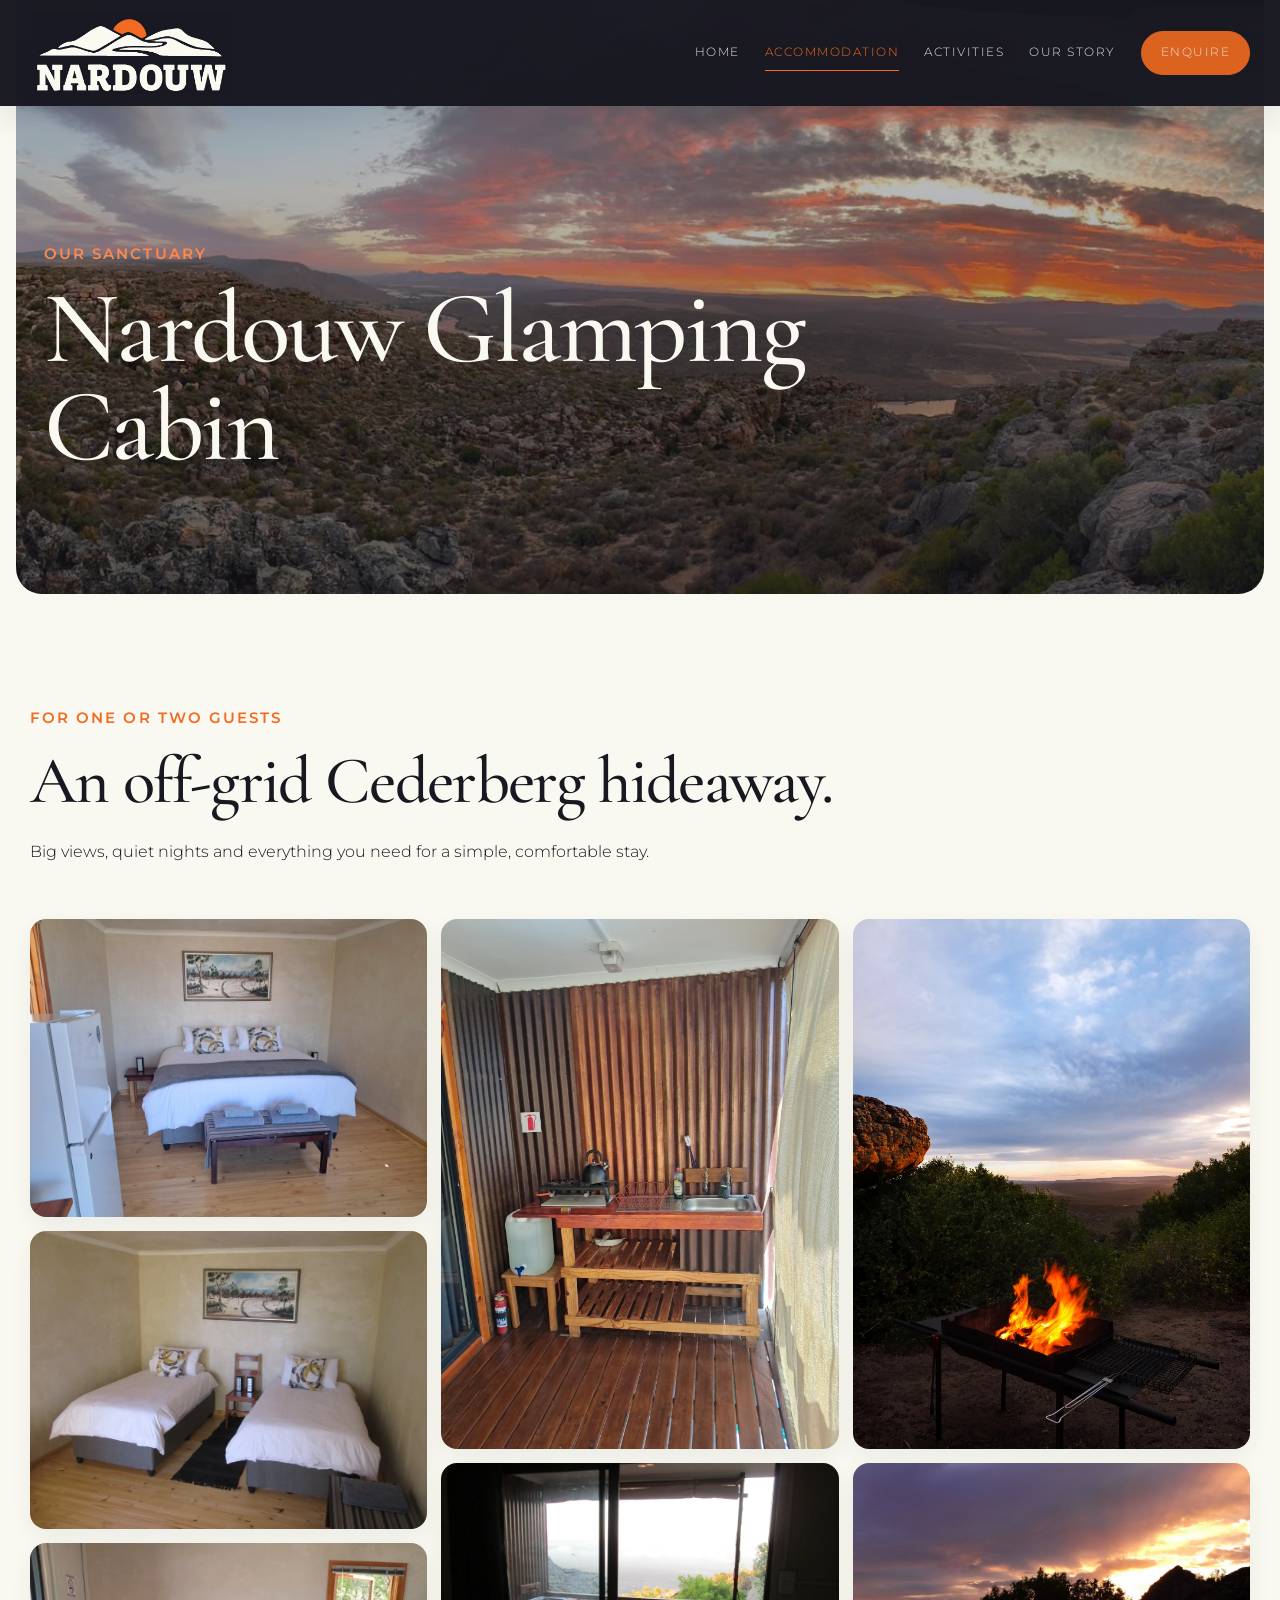
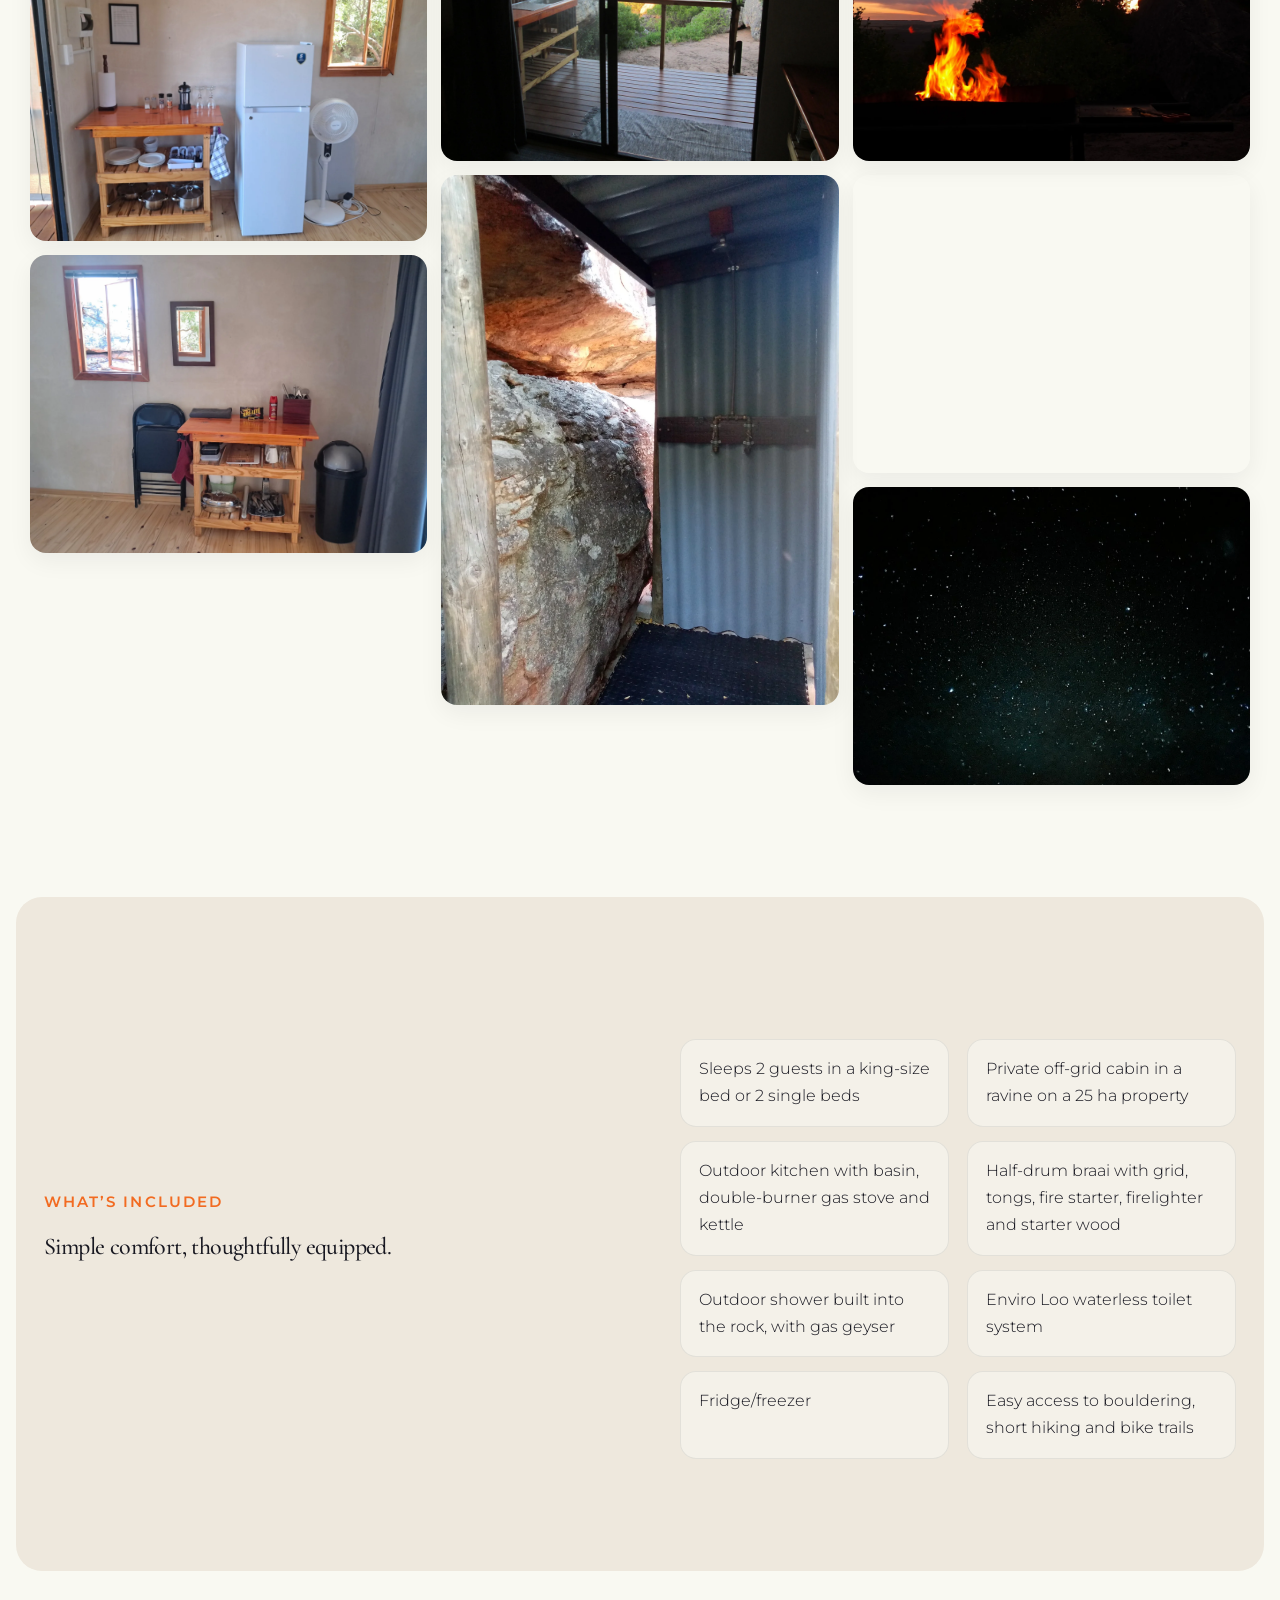
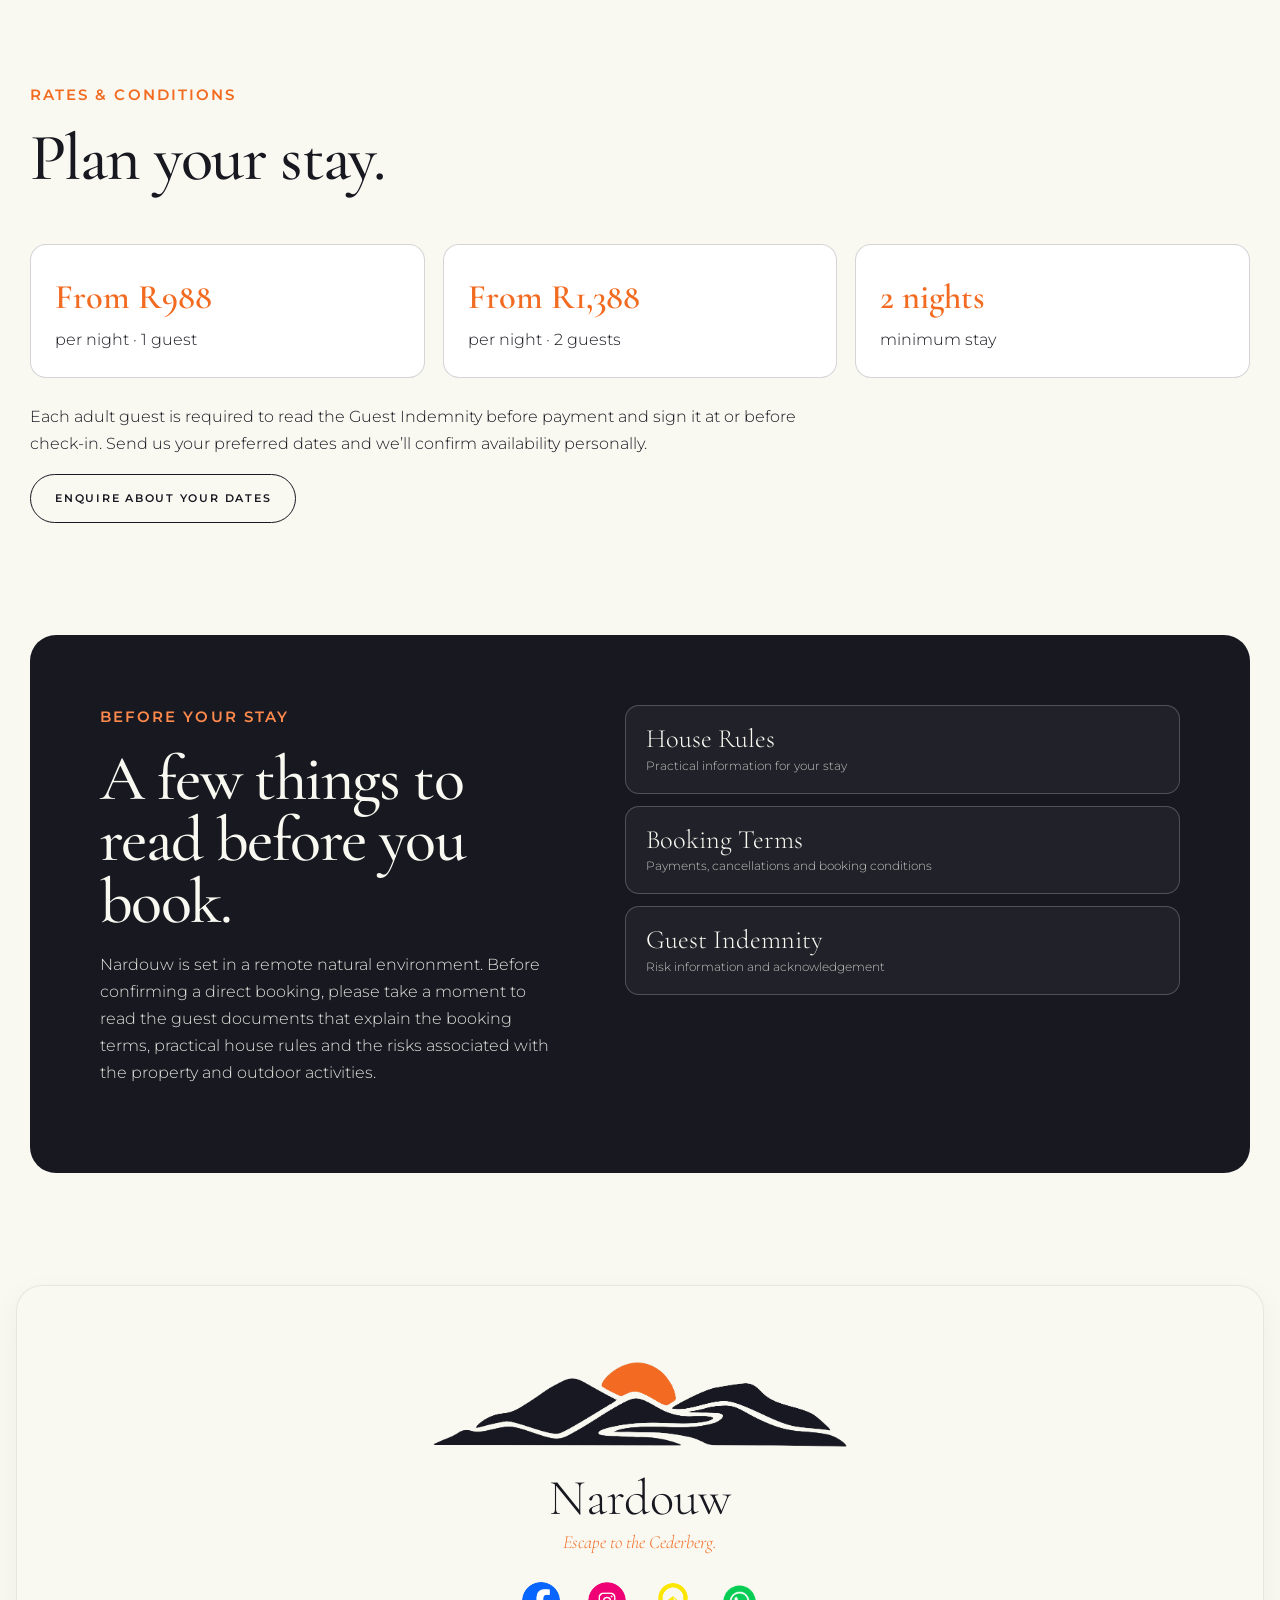
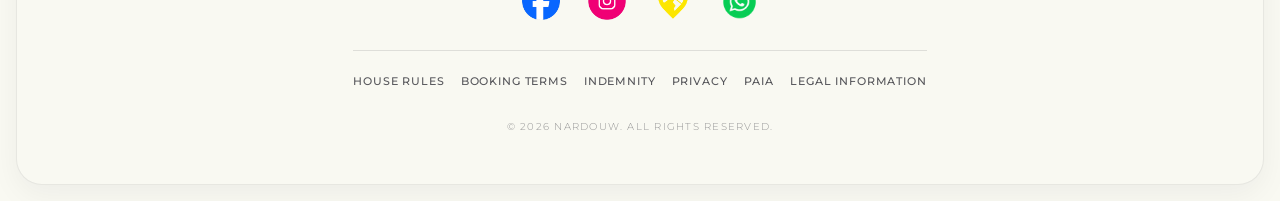
==== accommodation.html @ fa9e175e "Add files via upload" ====
<!DOCTYPE html>
<html lang="en"><head><meta charset="utf-8"/><meta content="width=device-width,initial-scale=1" name="viewport"/><title>Accommodation | Nardouw</title><meta content="Nardouw Glamping Cabin: a private off-grid Cederberg hideaway for one or two guests." name="description"/><link href="styles.css" rel="stylesheet"/><link href="legal-site.css" rel="stylesheet"/><link href="images/nardouw-mark.webp" rel="icon" type="image/webp"/><link href="https://nardouw.co.za/accommodation.html" rel="canonical"/><meta content="Nardouw" property="og:site_name"/><meta content="https://nardouw.co.za/accommodation.html" property="og:url"/><meta content="website" property="og:type"/><meta content="Accommodation | Nardouw" property="og:title"/><meta content="Nardouw Glamping Cabin: a private off-grid Cederberg hideaway for one or two guests." property="og:description"/><meta content="https://nardouw.co.za/images/accommodation-hero-sunset.webp" property="og:image"/><meta content="Nardouw glamping cabin at sunset in the Cederberg" property="og:image:alt"/><meta content="summary_large_image" name="twitter:card"/><meta content="Accommodation | Nardouw" name="twitter:title"/><meta content="Nardouw Glamping Cabin: a private off-grid Cederberg hideaway for one or two guests." name="twitter:description"/><meta content="https://nardouw.co.za/images/accommodation-hero-sunset.webp" name="twitter:image"/></head><body>
<header class="site-header"><div class="container nav"><a aria-label="Nardouw home" class="brand" href="index.html"><img alt="Nardouw" class="brand-logo-lockup" src="images/nardouw-logo-header.webp"/></a><button aria-expanded="false" aria-label="Open menu" class="menu-btn">☰</button><nav class="nav-links"><a href="index.html">Home</a><a class="active" href="accommodation.html">Accommodation</a><a href="activities.html">Activities</a><a href="our-story.html">Our Story</a><a class="nav-cta" href="enquire.html">Enquire</a></nav></div></header>
<main><section class="page-hero" style="--bg:url('images/accommodation-hero-sunset.webp')"><div class="container"><p class="eyebrow">Our sanctuary</p><h1 class="display">Nardouw Glamping Cabin</h1></div></section>
<section class="section"><div class="container"><div class="section-heading"><p class="eyebrow">For one or two guests</p><h2 class="display">An off-grid Cederberg hideaway.</h2><p>Big views, quiet nights and everything you need for a simple, comfortable stay.</p></div><div class="gallery">
<div class="gallery-column">
<button data-lightbox="images/cabin-bedroom.webp"><img alt="Nardouw cabin king-size bed setup" src="images/cabin-bedroom.webp" loading="lazy" decoding="async"/></button>
<button data-lightbox="images/accommodation-twin-beds.webp"><img alt="Nardouw cabin set up with two single beds" src="images/accommodation-twin-beds.webp" loading="lazy" decoding="async"/></button>
<button data-lightbox="images/cabin-kitchenette.webp"><img alt="Nardouw cabin fridge and indoor kitchenette" src="images/cabin-kitchenette.webp" loading="lazy" decoding="async"/></button>
<button data-lightbox="images/accommodation-prep-area.webp"><img alt="Indoor preparation area and kitchen equipment at Nardouw" src="images/accommodation-prep-area.webp" loading="lazy" decoding="async"/></button>
</div>
<div class="gallery-column">
<button data-lightbox="images/accommodation-outdoor-kitchen.webp"><img alt="Outdoor kitchen with gas stove and basin at Nardouw" src="images/accommodation-outdoor-kitchen.webp" loading="lazy" decoding="async"/></button>
<button data-lightbox="images/cabin-deck-view.webp"><img alt="Sliding door and deck view from inside the Nardouw cabin" src="images/cabin-deck-view.webp" loading="lazy" decoding="async"/></button>
<button data-lightbox="images/accommodation-outdoor-shower.webp"><img alt="Outdoor shower built beside the Cederberg rock at Nardouw" src="images/accommodation-outdoor-shower.webp" loading="lazy" decoding="async"/></button>
</div>
<div class="gallery-column">
<button data-lightbox="images/braai-sunset.webp"><img alt="Braai fire at sunset at Nardouw" src="images/braai-sunset.webp" loading="lazy" decoding="async"/></button>
<button data-lightbox="images/accommodation-braai-sunset.webp"><img alt="Braai fire beneath a dramatic Cederberg sunset" src="images/accommodation-braai-sunset.webp" loading="lazy" decoding="async"/></button>
<button data-lightbox="images/accommodation-cabin-sunset.webp"><img alt="Nardouw cabin at sunset between the boulders" src="images/accommodation-cabin-sunset.webp" loading="lazy" decoding="async"/></button>
<button data-lightbox="images/accommodation-night-sky.webp"><img alt="Star-filled night sky at Nardouw" src="images/accommodation-night-sky.webp" loading="lazy" decoding="async"/></button>
</div>
</div></div></section>
<section class="section section-sand"><div class="container intro-grid"><div><p class="eyebrow">What’s included</p><h2 class="display">Simple comfort, thoughtfully equipped.</h2></div><ul class="amenities"><li>Sleeps 2 guests in a king-size bed or 2 single beds</li><li>Private off-grid cabin in a ravine on a 25 ha property</li><li>Outdoor kitchen with basin, double-burner gas stove and kettle</li><li>Half-drum braai with grid, tongs, fire starter, firelighter and starter wood</li><li>Outdoor shower built into the rock, with gas geyser</li><li>Enviro Loo waterless toilet system</li><li>Fridge/freezer</li><li>Easy access to bouldering, short hiking and bike trails</li></ul></div></section>
<section class="section"><div class="container"><div class="section-heading"><p class="eyebrow">Rates &amp; conditions</p><h2 class="display">Plan your stay.</h2></div><div class="rates"><div class="rate"><strong>From R988</strong><span>per night · 1 guest</span></div><div class="rate"><strong>From R1,388</strong><span>per night · 2 guests</span></div><div class="rate"><strong>2 nights</strong><span>minimum stay</span></div></div><p class="conditions">Each adult guest is required to read the Guest Indemnity before payment and sign it at or before check-in. Send us your preferred dates and we’ll confirm availability personally.</p><a class="btn" href="enquire.html">Enquire about your dates</a></div></section>
<section class="section guest-info-section"><div class="container guest-info-panel">
  <div class="guest-info-copy">
    <p class="eyebrow">Before your stay</p>
    <h2 class="display">A few things to read before you book.</h2>
    <p>Nardouw is set in a remote natural environment. Before confirming a direct booking, please take a moment to read the guest documents that explain the booking terms, practical house rules and the risks associated with the property and outdoor activities.</p>
  </div>
  <div class="guest-info-links">
    <a class="guest-info-link" href="house-rules.html"><span>House Rules</span><small>Practical information for your stay</small></a>
    <a class="guest-info-link" href="booking-terms.html"><span>Booking Terms</span><small>Payments, cancellations and booking conditions</small></a>
    <a class="guest-info-link" href="documents/Nardouw_Guest_Indemnity_Form.pdf"><span>Guest Indemnity</span><small>Risk information and acknowledgement</small></a>
  </div>
</div></section>
</main>
<div aria-modal="true" class="lightbox" role="dialog"><button aria-label="Close image" class="lightbox-close">×</button><img alt="" src=""/></div>
<footer class="site-footer"><div class="container footer-inner">
  <img alt="Nardouw mountain and sun mark" class="footer-logo-mark" src="images/nardouw-footer-logo.png"/>
  <div class="footer-brand">Nardouw</div>
  <div class="footer-tag">Escape to the Cederberg.</div>
  <nav class="footer-social-icons" aria-label="Nardouw social links">
    <a class="footer-icon-link" href="https://www.facebook.com/Nardouw" target="_blank" rel="noopener noreferrer" aria-label="Nardouw on Facebook" title="Facebook"><img src="images/facebook.png" alt="Facebook"/></a>
    <a class="footer-icon-link" href="https://www.instagram.com/nardouwglamping/" target="_blank" rel="noopener noreferrer" aria-label="Nardouw on Instagram" title="Instagram"><img src="images/instagram.png" alt="Instagram"/></a>
    <a class="footer-icon-link" href="https://thetopo.com/crags/the-north-nardouw" target="_blank" rel="noopener noreferrer" aria-label="North Nardouw on The Topo" title="The Topo"><img src="images/27crags-transparent.png" alt="The Topo"/></a>
    <a class="footer-icon-link" href="https://wa.me/27836458334" target="_blank" rel="noopener noreferrer" aria-label="Chat with Nardouw on WhatsApp" title="WhatsApp"><img src="images/whatsapp.png" alt="WhatsApp"/></a>
  </nav>
  
  <nav class="footer-legal-links" aria-label="Guest and legal information">
    <a href="house-rules.html">House Rules</a>
    <a href="booking-terms.html">Booking Terms</a>
    <a href="documents/Nardouw_Guest_Indemnity_Form.pdf">Indemnity</a>
    <a href="privacy.html">Privacy</a>
    <a href="documents/Nardouw_PAIA_Manual.pdf">PAIA</a>
    <a href="legal.html">Legal Information</a>
  </nav>
  <div class="footer-meta">© 2026 Nardouw. All rights reserved.</div>
</div></footer><script src="script.js"></script></body></html>
---- styles.css ----
@import url('https://fonts.googleapis.com/css2?family=Cormorant+Garamond:ital,wght@0,400;0,500;0,600;1,400&family=Montserrat:wght@300;400;500;600&display=swap');

:root{
  --navy:#181821;
  --ivory:#f9f9f2;
  --orange:#f26b21;
  --sand:#eee8dd;
  --muted:#6e6a66;
  --line:rgba(24,24,33,.18);
  --white:#fff;
  --max:1220px;
  --radius:26px;
  --radius-sm:16px;
}

*{box-sizing:border-box}
html{scroll-behavior:smooth}
body{margin:0;background:var(--ivory);color:var(--navy);font-family:Montserrat,Arial,sans-serif;font-weight:300;line-height:1.68}
body.menu-open{overflow:hidden}
img{display:block;width:100%;height:auto}
a{color:inherit;text-decoration:none}
button,input,select,textarea{font:inherit}
.container{width:min(var(--max),calc(100% - 56px));margin:auto}
.display{font-family:'Cormorant Garamond',Georgia,serif;font-weight:500;line-height:.96;letter-spacing:-.025em}
.eyebrow{text-transform:uppercase;letter-spacing:.14em;font-size:clamp(.90rem,1.15vw,1rem);font-weight:600;margin:0 0 18px;color:var(--orange)}
.muted{color:var(--muted)}

/* Brand header */
.site-header{position:fixed;inset:0 0 auto;z-index:50;color:var(--ivory);background:rgba(24,24,33,.98);box-shadow:0 10px 32px rgba(24,24,33,.10);transition:.25s}
.site-header.scrolled,.site-header.menu-active{background:rgba(24,24,33,.995);box-shadow:0 12px 34px rgba(24,24,33,.18)}
.nav{height:106px;display:flex;align-items:center;justify-content:space-between;gap:30px}
.brand{display:flex;align-items:center;flex:0 0 auto}
.brand-logo-lockup{width:205px;height:82px;object-fit:contain;object-position:left center}
.nav-links{display:flex;align-items:center;gap:25px;font-size:.72rem;text-transform:uppercase;letter-spacing:.13em}
.nav-links a{opacity:.9;padding:8px 0;transition:.2s}
.nav-links a:hover,.nav-links a.active{opacity:1;color:var(--orange);border-bottom:1px solid var(--orange)}
.nav-links .nav-cta{border:1px solid var(--orange);background:var(--orange);color:var(--ivory);padding:11px 19px;border-radius:999px}
.nav-links .nav-cta:hover,.nav-links .nav-cta.active{border:1px solid var(--ivory);background:var(--ivory);color:var(--navy)}
.menu-btn{display:none;background:transparent;border:1px solid rgba(249,249,242,.3);border-radius:999px;color:var(--ivory);font-size:1.6rem;line-height:1;padding:8px 11px;cursor:pointer}

/* Hero */
.hero{min-height:100svh;background:linear-gradient(rgba(24,24,33,.12),rgba(24,24,33,.52)),url('images/cabin-exterior.webp') center/cover no-repeat;color:var(--ivory);display:grid;align-items:end;padding:220px 0 88px;margin:0 16px 0;border-radius:0 0 var(--radius) var(--radius);overflow:hidden}
.hero-inner{max-width:1080px}.hero h1{font-size:clamp(4rem,8.4vw,8.2rem);margin:0 0 26px;max-width:1050px}.hero-copy{max-width:680px;font-size:1.01rem;margin:0 0 34px}.hero .eyebrow,.page-hero .eyebrow,.section-dark .eyebrow,.cta-band .eyebrow{color:#ff8a4c}

.btn{display:inline-flex;align-items:center;justify-content:center;min-height:49px;padding:0 24px;border:1px solid var(--navy);border-radius:999px;text-transform:uppercase;letter-spacing:.16em;font-size:.69rem;font-weight:600;background:transparent;cursor:pointer;transition:.22s}
.btn:hover{background:var(--orange);color:var(--ivory);border-color:var(--orange)}
.btn-light{border-color:var(--ivory);color:var(--ivory)}
.btn-light:hover{background:var(--orange);color:var(--ivory);border-color:var(--orange)}
.btn-solid{background:var(--orange);color:var(--ivory);border-color:var(--orange)}
.btn-solid:hover{background:var(--navy);color:var(--ivory);border-color:var(--navy)}

.section{padding:112px 0}
.section-sand{background:var(--sand);margin:0 16px;border-radius:var(--radius)}
.section-dark{background:var(--navy);color:var(--ivory);margin:0 16px;border-radius:var(--radius)}
.intro-grid,.story-grid,.contact-grid{display:grid;grid-template-columns:1fr 1fr;gap:80px;align-items:center}
.intro-copy h2,.section-heading h2,.story-grid h2,.contact-grid h2{font-size:clamp(3rem,5.2vw,5.4rem);margin:0 0 26px}
.intro-copy p{max-width:600px}
.portrait{aspect-ratio:4/5;object-fit:cover;border-radius:var(--radius)}
.wide-photo{aspect-ratio:16/9;object-fit:cover;border-radius:var(--radius)}
.section-heading{max-width:830px;margin-bottom:54px}.section-heading.center{text-align:center;margin-left:auto;margin-right:auto}.section-heading p:last-child{max-width:680px}

.home-mosaic{display:grid;grid-template-columns:1.1fr .9fr .9fr;grid-template-rows:315px 315px;gap:16px}.home-mosaic img{height:100%;object-fit:cover;border-radius:var(--radius-sm)}.home-mosaic img:first-child{grid-row:1/3}.home-mosaic img:nth-child(4){grid-column:2/4}
.experience-grid{display:grid;grid-template-columns:repeat(4,1fr);gap:16px}.experience-card{position:relative;min-height:430px;overflow:hidden;background:#ccc;border-radius:var(--radius);box-shadow:0 10px 30px rgba(24,24,33,.08)}.experience-card img{height:100%;object-fit:cover;transition:transform .5s}.experience-card:hover img{transform:scale(1.025)}.card-overlay{position:absolute;inset:auto 0 0;padding:95px 24px 24px;background:linear-gradient(transparent,rgba(24,24,33,.86));color:var(--ivory)}.card-overlay h3{font-family:'Cormorant Garamond',Georgia,serif;font-size:2.15rem;font-weight:500;margin:0 0 6px}.card-overlay p{font-size:.82rem;margin:0;opacity:.92}
.cta-band{padding:90px 0;background:var(--navy);color:var(--ivory);text-align:center;margin:0 16px 16px;border-radius:var(--radius)}.cta-band h2{font-size:clamp(3rem,6vw,5.5rem);margin:0 0 20px}.cta-band p{max-width:650px;margin:0 auto 30px}.ticker{overflow:hidden;white-space:nowrap;border-top:1px solid rgba(249,249,242,.2);border-bottom:1px solid rgba(249,249,242,.2);padding:14px 0;margin-top:58px;text-transform:uppercase;letter-spacing:.18em;font-size:.7rem}

.page-hero{min-height:66svh;display:grid;align-items:end;color:var(--ivory);padding:195px 0 72px;background:linear-gradient(rgba(24,24,33,.18),rgba(24,24,33,.58)),var(--bg) center/cover no-repeat;margin:0 16px;border-radius:0 0 var(--radius) var(--radius);overflow:hidden}.page-hero h1{font-size:clamp(4rem,8vw,7.5rem);margin:0;max-width:1000px}.page-hero .eyebrow{margin-bottom:12px}
.gallery{display:grid;grid-template-columns:repeat(3,minmax(0,1fr));gap:14px;align-items:start}
.gallery-column{display:flex;flex-direction:column;gap:14px;min-width:0}.gallery button{border:0;padding:0;background:none;cursor:zoom-in;overflow:hidden;border-radius:var(--radius-sm);box-shadow:0 8px 24px rgba(24,24,33,.06);display:block;width:100%;margin:0}
.gallery img{display:block;width:100%;height:auto;aspect-ratio:auto;object-fit:contain;transition:transform .45s}
.gallery button:hover img{transform:scale(1.015)}
.amenities{display:grid;grid-template-columns:repeat(2,1fr);gap:14px 18px;margin:30px 0 0;padding:0;list-style:none}.amenities li{padding:16px 18px;border:1px solid rgba(24,24,33,.08);background:rgba(249,249,242,.58);border-radius:var(--radius-sm)}
.rates{display:grid;grid-template-columns:repeat(3,1fr);gap:18px;margin-top:36px}.rate{border:1px solid var(--line);border-radius:var(--radius-sm);padding:24px;background:#fff}.rate strong{display:block;font-family:'Cormorant Garamond',Georgia,serif;font-size:2.15rem;font-weight:600;color:var(--orange)}.conditions{margin-top:26px;max-width:780px}.lightbox{position:fixed;inset:0;z-index:100;background:rgba(24,24,33,.96);display:none;align-items:center;justify-content:center;padding:30px}.lightbox.open{display:flex}.lightbox img{max-width:min(1200px,92vw);max-height:88vh;object-fit:contain;border-radius:var(--radius-sm)}.lightbox-close{position:absolute;top:22px;right:24px;border:1px solid rgba(249,249,242,.5);border-radius:999px;background:transparent;color:var(--ivory);width:44px;height:44px;font-size:1.4rem;cursor:pointer}
.activity{display:grid;grid-template-columns:1fr 1fr;min-height:560px;margin:0 16px 24px;border-radius:var(--radius);overflow:hidden;background:#fff;box-shadow:0 8px 28px rgba(24,24,33,.06)}.activity:nth-child(even){direction:rtl}.activity>*{direction:ltr}.activity img{height:100%;object-fit:cover}.activity-copy{padding:74px;display:flex;flex-direction:column;justify-content:center}.activity-copy h2{font-size:clamp(3rem,4.8vw,5rem);margin:0 0 16px}.activity-copy p:last-child{max-width:560px}.story-images{display:grid;grid-template-columns:1.25fr .75fr;gap:14px}.story-images img{height:440px;object-fit:cover;border-radius:var(--radius)}.story-images img:last-child{object-position:center}.quote{font-family:'Cormorant Garamond',Georgia,serif;font-size:2.25rem;line-height:1.25;border-left:3px solid var(--orange);padding-left:28px}

.form{display:grid;grid-template-columns:1fr 1fr;gap:18px}.field{display:flex;flex-direction:column;gap:7px}.field.full{grid-column:1/-1}.field label{font-size:.69rem;text-transform:uppercase;letter-spacing:.14em;font-weight:600}.field input,.field select,.field textarea{width:100%;border:1px solid rgba(24,24,33,.18);background:#fff;padding:13px 14px;outline:none;border-radius:14px;color:var(--navy);transition:.2s}.field input:focus,.field select:focus,.field textarea:focus{border-color:var(--orange);box-shadow:0 0 0 3px rgba(242,107,33,.10)}.field textarea{min-height:130px;resize:vertical}.form button{justify-self:start;margin-top:9px}.form-note{font-size:.78rem;color:var(--muted);margin-top:6px}.contact-list{display:grid;gap:14px;margin-top:32px}.contact-item{background:#fff;border:1px solid rgba(24,24,33,.10);border-radius:var(--radius-sm);padding:18px}.contact-item small{display:block;text-transform:uppercase;letter-spacing:.12em;font-size:.73rem;margin-bottom:4px;color:var(--orange);font-weight:600}.contact-item a,.contact-item span{font-family:'Cormorant Garamond',Georgia,serif;font-size:1.9rem;line-height:1.25}.contact-item a:hover{text-decoration:underline;text-underline-offset:4px}.direct-contact{display:flex;flex-wrap:wrap;gap:12px;margin-top:30px}.form-status{display:none;margin-top:15px;padding:12px 14px;border:1px solid var(--line);border-radius:12px;font-size:.84rem}

.site-footer{background:var(--navy);color:var(--ivory);padding:62px 0 72px;text-align:center;margin:0 16px 16px;border-radius:var(--radius)}.footer-logo{width:min(360px,80vw);margin:0 auto 8px;border-radius:10px}.footer-brand{font-family:'Cormorant Garamond',Georgia,serif;font-size:3.4rem;line-height:1;margin-top:10px}.footer-tag{font-family:'Cormorant Garamond',Georgia,serif;font-size:1.32rem;font-style:italic;opacity:.94;margin-top:8px;color:#ff8a4c}.footer-meta{font-size:.67rem;letter-spacing:.12em;text-transform:uppercase;opacity:.55;margin-top:30px}

@media(max-width:1050px){.brand-logo-lockup{width:176px;height:74px}.nav-links{gap:18px;font-size:.67rem}.experience-grid{grid-template-columns:1fr 1fr}.gallery{grid-template-columns:repeat(3,minmax(0,1fr))}}
@media(max-width:900px){.nav{height:92px}.menu-btn{display:block}.nav-links{display:none;position:absolute;top:92px;left:0;right:0;min-height:calc(100vh - 92px);background:var(--navy);padding:34px 28px;flex-direction:column;align-items:flex-start;gap:18px;font-size:.85rem}.nav-links.open{display:flex}.nav-links .nav-cta{margin-top:8px}.brand-logo-lockup{width:170px;height:70px}.hero{min-height:88svh;padding:175px 0 68px}.intro-grid,.story-grid,.contact-grid,.activity{grid-template-columns:1fr;gap:40px}.activity:nth-child(even){direction:ltr}.activity-copy{padding:54px 30px}.home-mosaic{grid-template-columns:1fr 1fr;grid-template-rows:380px 300px 300px}.home-mosaic img:first-child{grid-column:1/3;grid-row:auto}.home-mosaic img:nth-child(4){grid-column:auto}.gallery{grid-template-columns:repeat(2,minmax(0,1fr))}.rates{grid-template-columns:1fr}.amenities{grid-template-columns:1fr}.section{padding:82px 0}.story-images img{height:360px}.page-hero{padding-top:170px}}
@media(max-width:600px){.container{width:min(var(--max),calc(100% - 30px))}.nav{height:84px}.brand-logo-lockup{width:145px;height:62px}.nav-links{top:84px;min-height:calc(100vh - 84px)}.hero{margin:0 8px;border-radius:0 0 20px 20px;padding:150px 0 52px}.hero h1{font-size:clamp(3.4rem,17vw,5.5rem)}.section{padding:66px 0}.section-sand,.section-dark,.cta-band,.site-footer,.activity{margin-left:8px;margin-right:8px;border-radius:20px}.page-hero{min-height:56svh;margin:0 8px;border-radius:0 0 20px 20px;padding:145px 0 50px}.page-hero h1{font-size:clamp(3.5rem,15vw,5.3rem)}.home-mosaic{grid-template-columns:1fr;grid-template-rows:auto}.home-mosaic img,.home-mosaic img:first-child{grid-column:auto;height:330px}.experience-grid{grid-template-columns:1fr}.experience-card{min-height:420px;border-radius:20px}.gallery{grid-template-columns:1fr}.form{grid-template-columns:1fr}.field.full{grid-column:auto}.story-images{grid-template-columns:1fr}.story-images img{height:360px}.activity-copy{padding:46px 22px}.contact-item a,.contact-item span{font-size:1.6rem}.footer-brand{font-size:3rem}}

.honeypot{position:absolute!important;overflow:hidden!important;clip:rect(0 0 0 0)!important;height:1px!important;width:1px!important;margin:-1px!important;padding:0!important;border:0!important;}


/* Wix-style Nardouw footer — supplied logo and supplied social icons */
.site-footer{
  background:var(--ivory);
  color:var(--navy);
  padding:68px 0 48px;
  text-align:center;
  margin:0 16px 16px;
  border-radius:var(--radius);
  border:1px solid rgba(24,24,33,.08);
  box-shadow:0 10px 30px rgba(24,24,33,.05);
}
.footer-inner{display:flex;flex-direction:column;align-items:center;text-align:center}
.footer-logo-mark{
  width:min(430px,72vw);
  max-height:120px;
  object-fit:contain;
  margin:0 auto 18px;
}
.footer-brand{
  font-family:'Cormorant Garamond',Georgia,serif;
  font-size:3.15rem;
  line-height:1;
  color:var(--navy);
  margin:0;
}
.footer-tag{
  font-family:'Cormorant Garamond',Georgia,serif;
  font-size:1.16rem;
  line-height:1.25;
  font-style:italic;
  color:var(--orange);
  margin-top:8px;
}
.footer-social-icons{
  display:flex;
  align-items:center;
  justify-content:center;
  gap:20px;
  margin-top:24px;
}
.footer-icon-link{
  display:grid;
  place-items:center;
  width:46px;
  height:46px;
  border-radius:50%;
  transition:transform .2s ease, opacity .2s ease;
}
.footer-icon-link:hover{transform:translateY(-3px) scale(1.04);opacity:.88}
.footer-icon-link img{
  width:42px;
  height:42px;
  object-fit:contain;
}
.footer-icon-link:last-child img{width:45px;height:45px}
.footer-meta{
  font-size:.65rem;
  letter-spacing:.12em;
  text-transform:uppercase;
  color:var(--navy);
  opacity:.44;
  margin-top:27px;
}
@media(max-width:600px){
  .site-footer{margin-left:8px;margin-right:8px;border-radius:20px;padding:54px 0 40px}
  .footer-logo-mark{width:min(360px,82vw);max-height:100px;margin-bottom:16px}
  .footer-brand{font-size:2.8rem}
  .footer-social-icons{gap:17px;margin-top:22px}
  .footer-icon-link{width:43px;height:43px}
  .footer-icon-link img{width:39px;height:39px}
  .footer-icon-link:last-child img{width:42px;height:42px}
}

/* Home mosaic focal-point correction: keep the cabin visible in the tall left tile. */
@media (min-width: 901px){
  .home-mosaic img:first-child{
    object-position: 74% center;
  }
}

/* Orange accent text scale refinement */
@media(max-width:600px){
  .eyebrow{font-size:.86rem;letter-spacing:.13em}
  .contact-item small{font-size:.70rem}
  .rate strong{font-size:2rem}
  .footer-tag{font-size:1.10rem}
}

/* Accommodation gallery: preserve every photo's original proportions. */
.gallery img{width:100%;height:auto!important;aspect-ratio:auto!important;object-fit:contain!important}
@media(max-width:900px){.gallery{grid-template-columns:repeat(2,minmax(0,1fr))}}
@media(max-width:600px){.gallery{grid-template-columns:1fr}}

/* Accommodation gallery position refinement */
@media(max-width:900px){
  .gallery{grid-template-columns:1fr 1fr}
}
@media(max-width:600px){
  .gallery{grid-template-columns:1fr}
}
---- legal-site.css ----
/* Nardouw legal and guest-information integration.
   Supplemental only: deliberately leaves the existing site stylesheet untouched. */

.footer-legal-links{
  display:flex;flex-wrap:wrap;justify-content:center;gap:8px 16px;
  margin-top:26px;max-width:920px;padding-top:22px;
  border-top:1px solid rgba(24,24,33,.12);
}
.footer-legal-links a{
  font-size:.67rem;letter-spacing:.08em;text-transform:uppercase;font-weight:500;
  opacity:.72;transition:color .2s,opacity .2s;
}
.footer-legal-links a:hover{color:var(--orange);opacity:1}

.legal-hero{
  margin:0 16px;border-radius:0 0 var(--radius) var(--radius);
  background:var(--navy);color:var(--ivory);padding:190px 0 78px;
}
.legal-hero .eyebrow{color:#ff8a4c;margin-bottom:12px}
.legal-hero h1{font-size:clamp(3.7rem,7vw,6.9rem);margin:0 0 18px;max-width:1000px}
.legal-hero p:not(.eyebrow){max-width:730px;margin:0 0 28px;font-size:1rem;opacity:.9}
.legal-download{margin-top:4px}
.legal-page{padding-top:86px}
.legal-layout{max-width:980px}
.legal-content{font-size:1.02rem;line-height:1.82}
.legal-content>p:first-of-type{font-size:1.08rem}
.legal-version{display:inline-flex;gap:9px;align-items:center;margin:0 0 34px;padding:8px 12px;border:1px solid rgba(24,24,33,.12);border-radius:999px;font-size:.68rem;letter-spacing:.08em;text-transform:uppercase;color:var(--muted);background:#fff}
.legal-section{padding:34px 0;border-top:1px solid rgba(24,24,33,.12)}
.legal-section:first-of-type{margin-top:32px}
.legal-section h2{font-family:'Cormorant Garamond',Georgia,serif;font-size:clamp(2rem,3.7vw,3rem);font-weight:500;line-height:1.08;margin:0 0 18px;letter-spacing:-.015em}
.legal-section p{margin:0 0 14px;max-width:900px}
.legal-section ul{margin:8px 0 18px;padding-left:1.25rem}
.legal-section li{margin:.42rem 0;padding-left:.25rem}
.legal-section a{text-decoration:underline;text-decoration-color:rgba(242,107,33,.55);text-underline-offset:4px}
.legal-section a:hover{color:var(--orange)}
.legal-notice{margin:24px 0 26px;padding:22px 24px;border:1px solid rgba(242,107,33,.35);border-left:4px solid var(--orange);border-radius:14px;background:rgba(242,107,33,.055)}
.legal-notice strong{display:block;text-transform:uppercase;letter-spacing:.1em;font-size:.75rem;color:var(--orange);margin-bottom:7px}
.legal-notice p{margin:0}
.legal-document-grid{display:grid;grid-template-columns:repeat(2,minmax(0,1fr));gap:12px;margin-top:24px}
.legal-document-grid a{display:flex;align-items:center;justify-content:space-between;gap:18px;text-decoration:none;border:1px solid rgba(24,24,33,.12);border-radius:14px;padding:16px 18px;background:#fff;transition:.2s}
.legal-document-grid a:hover{border-color:var(--orange);transform:translateY(-1px)}
.legal-document-grid strong{font-size:.92rem}
.legal-document-grid span{font-size:.67rem;text-transform:uppercase;letter-spacing:.1em;color:var(--orange);white-space:nowrap}

.guest-info-section{padding-top:0}
.guest-info-panel{background:var(--navy);color:var(--ivory);border-radius:var(--radius);padding:70px;display:grid;grid-template-columns:minmax(0,.9fr) minmax(0,1.1fr);gap:70px;align-items:start}
.guest-info-panel .eyebrow{color:#ff8a4c}
.guest-info-panel h2{font-size:clamp(3rem,5vw,5rem);margin:0 0 20px}
.guest-info-copy>p:last-child{max-width:590px;opacity:.9}
.guest-info-links{display:grid;gap:12px}
.guest-info-link{display:flex;flex-direction:column;gap:3px;padding:18px 20px;border:1px solid rgba(249,249,242,.22);border-radius:14px;background:rgba(249,249,242,.04);transition:.2s}
.guest-info-link:hover{border-color:var(--orange);background:rgba(242,107,33,.08);transform:translateY(-1px)}
.guest-info-link span{font-family:'Cormorant Garamond',Georgia,serif;font-size:1.65rem;line-height:1.15}
.guest-info-link small{font-size:.72rem;opacity:.75;line-height:1.5}

@media(max-width:900px){
  .legal-hero{padding:165px 0 64px}
  .guest-info-panel{grid-template-columns:1fr;gap:36px;padding:48px 38px}
}
@media(max-width:600px){
  .footer-legal-links{gap:10px 14px;margin-top:22px;padding-top:20px}
  .footer-legal-links a{font-size:.62rem}
  .legal-hero{margin:0 8px;border-radius:0 0 20px 20px;padding:145px 0 50px}
  .legal-hero h1{font-size:clamp(3.1rem,14vw,4.8rem)}
  .legal-page{padding-top:58px}
  .legal-content{font-size:1rem;line-height:1.75}
  .legal-section{padding:28px 0}
  .legal-document-grid{grid-template-columns:1fr}
  .guest-info-panel{border-radius:20px;padding:38px 22px}
}
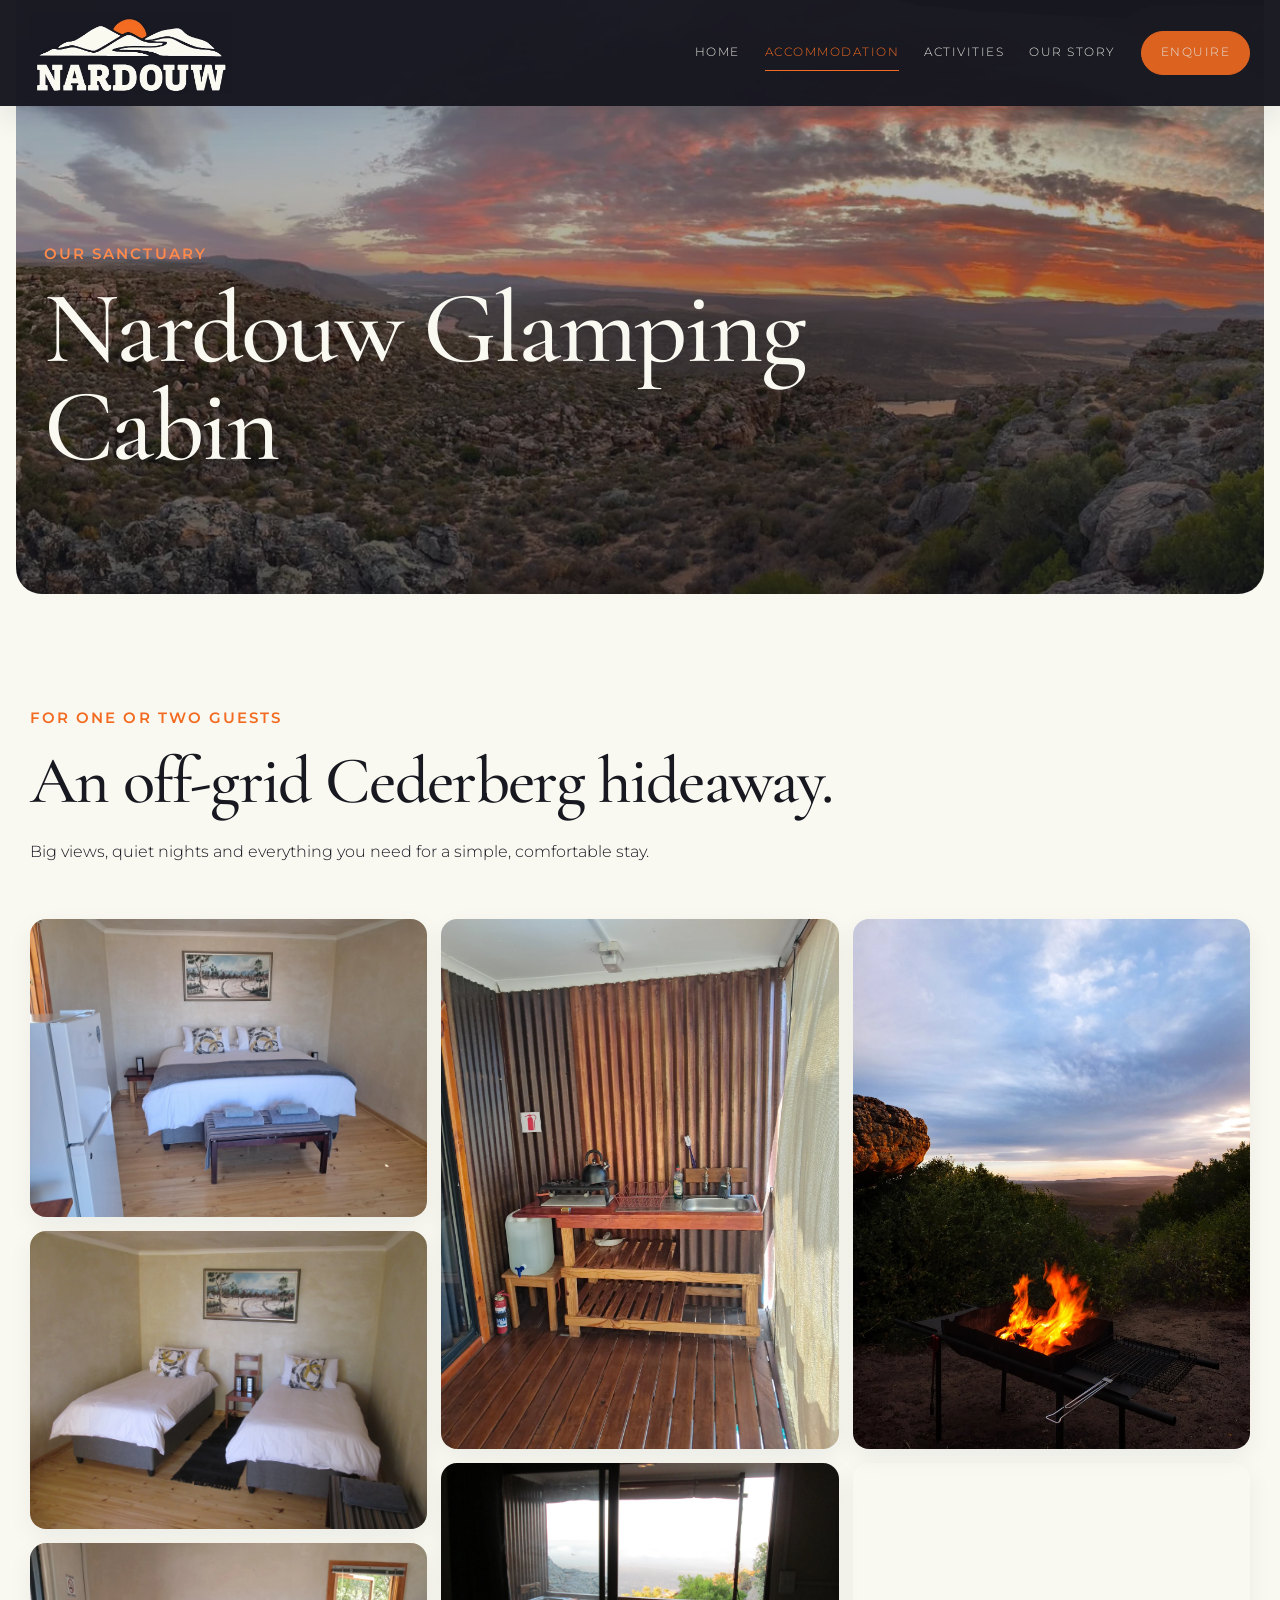
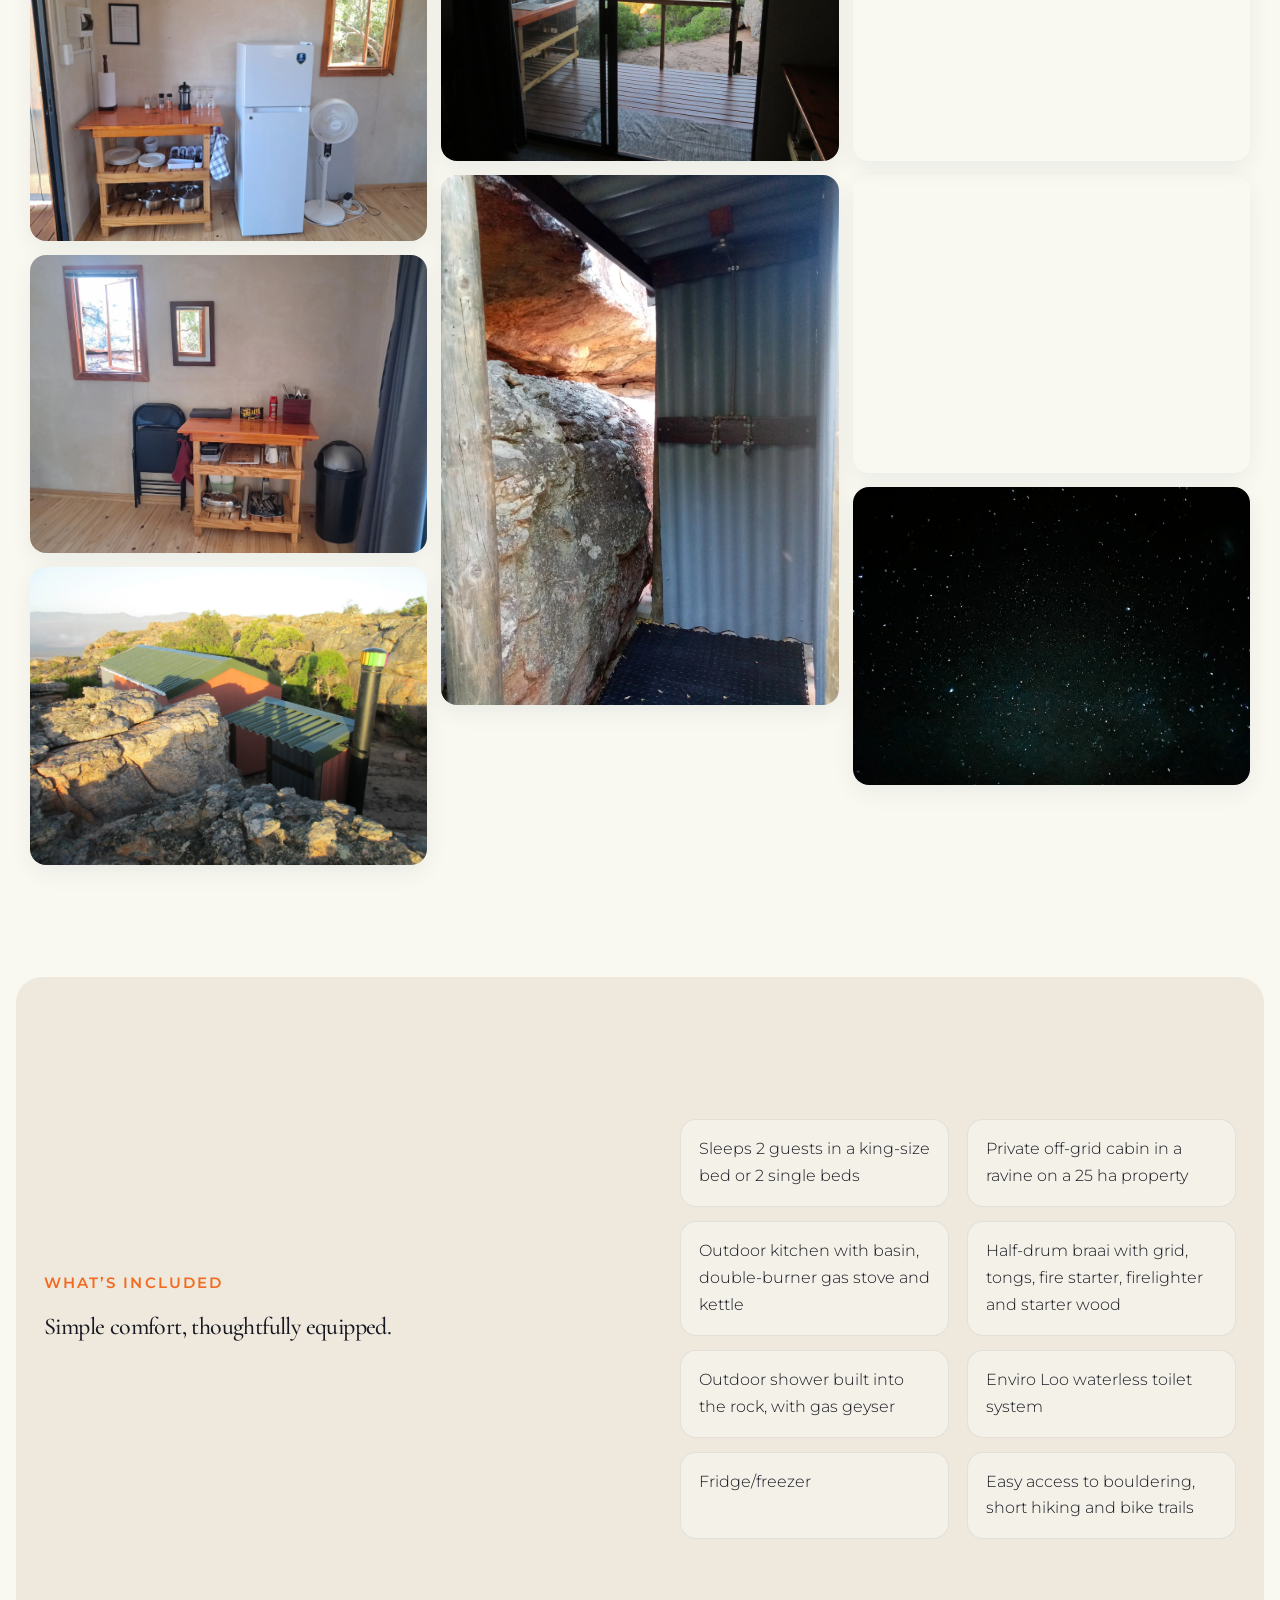
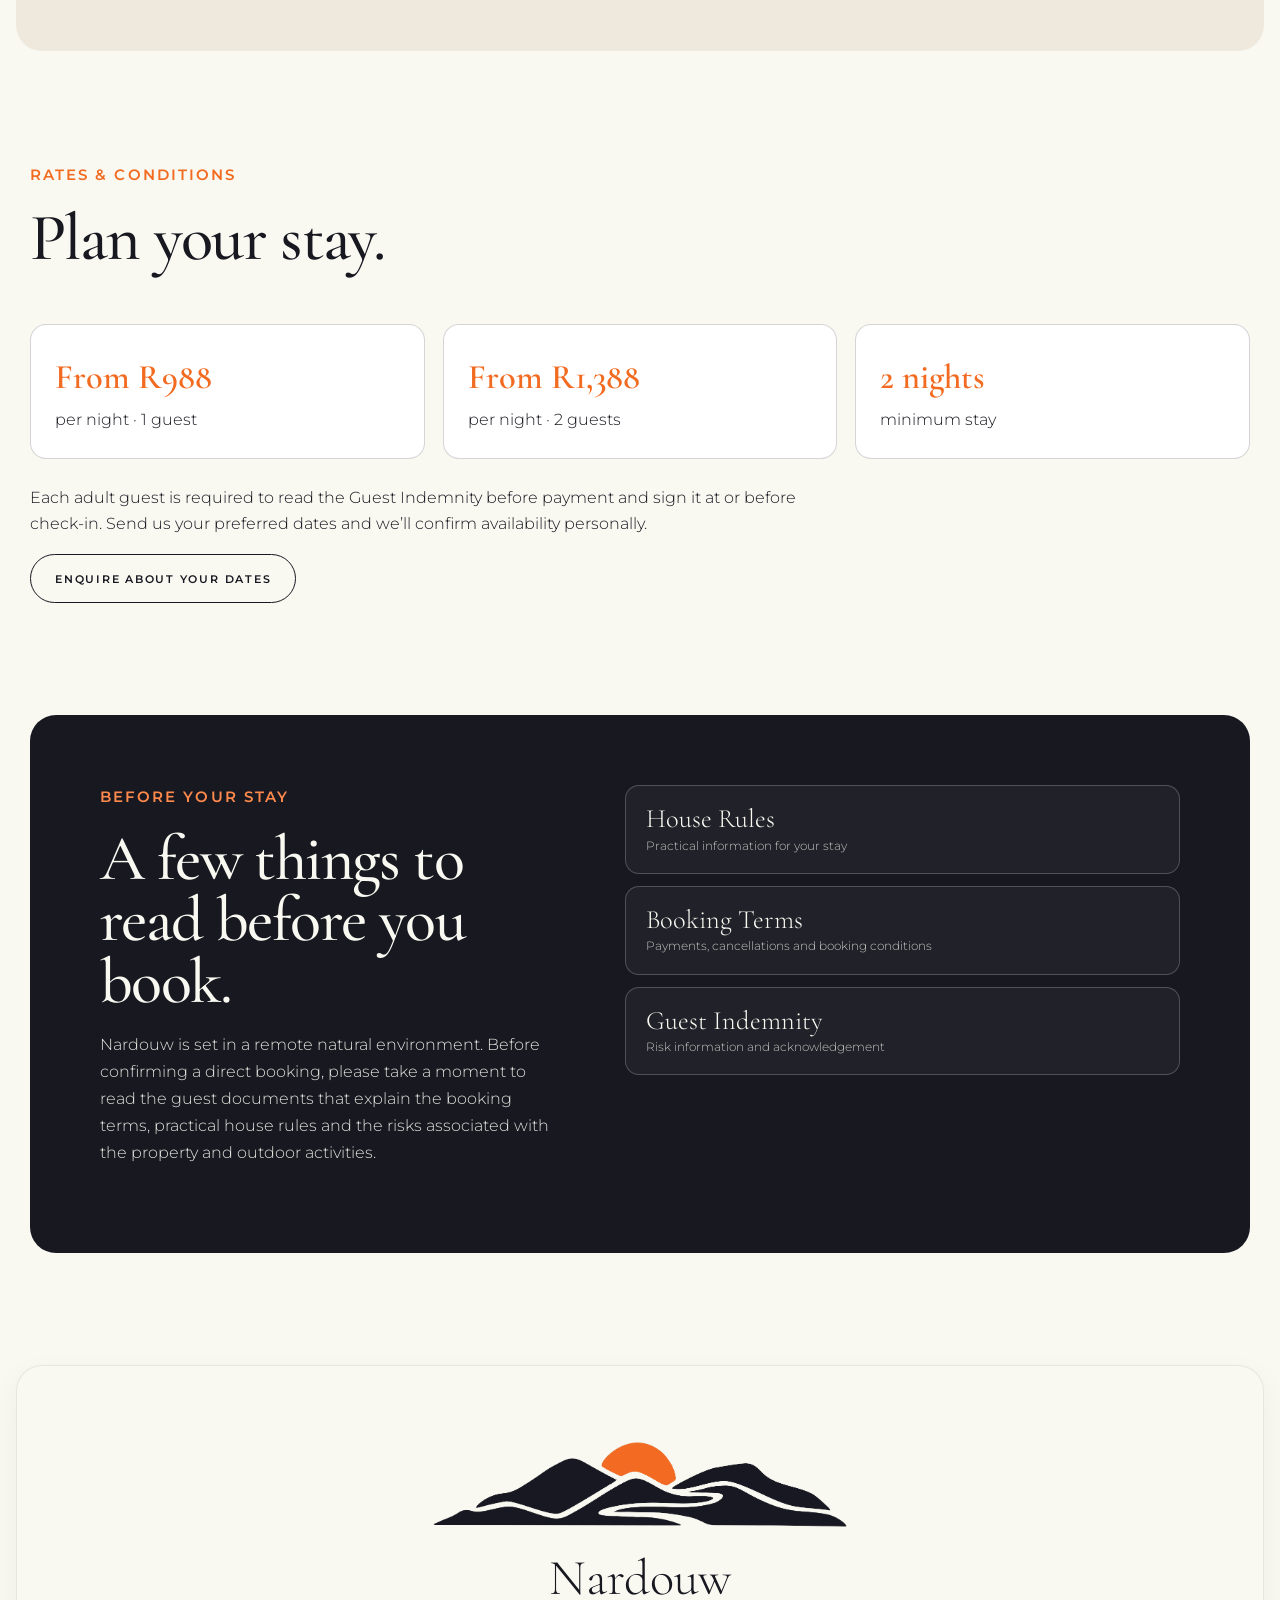
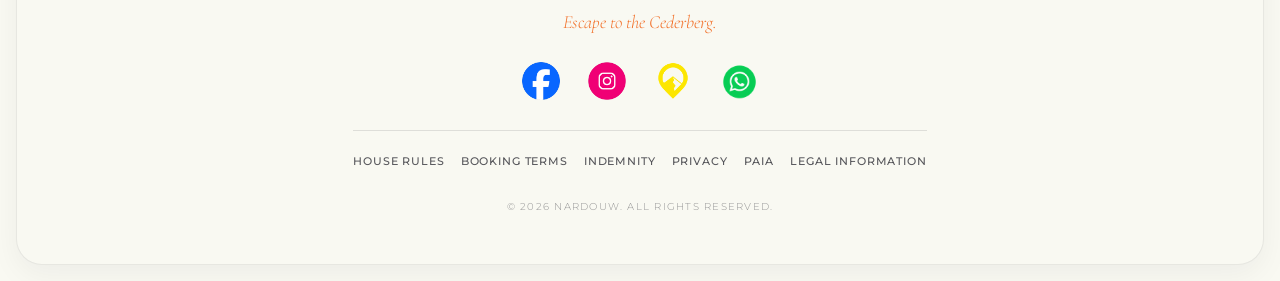
==== commit 27c22442: "Add files via upload" ====
--- a/accommodation.html
+++ b/accommodation.html
@@ -8,6 +8,7 @@
 <button data-lightbox="images/accommodation-twin-beds.webp"><img alt="Nardouw cabin set up with two single beds" src="images/accommodation-twin-beds.webp" loading="lazy" decoding="async"/></button>
 <button data-lightbox="images/cabin-kitchenette.webp"><img alt="Nardouw cabin fridge and indoor kitchenette" src="images/cabin-kitchenette.webp" loading="lazy" decoding="async"/></button>
 <button data-lightbox="images/accommodation-prep-area.webp"><img alt="Indoor preparation area and kitchen equipment at Nardouw" src="images/accommodation-prep-area.webp" loading="lazy" decoding="async"/></button>
+<button data-lightbox="images/accommodation-cabin-exterior.webp"><img alt="Nardouw cabin nestled among sandstone boulders" src="images/accommodation-cabin-exterior.webp" loading="lazy" decoding="async"/></button>
 </div>
 <div class="gallery-column">
 <button data-lightbox="images/accommodation-outdoor-kitchen.webp"><img alt="Outdoor kitchen with gas stove and basin at Nardouw" src="images/accommodation-outdoor-kitchen.webp" loading="lazy" decoding="async"/></button>
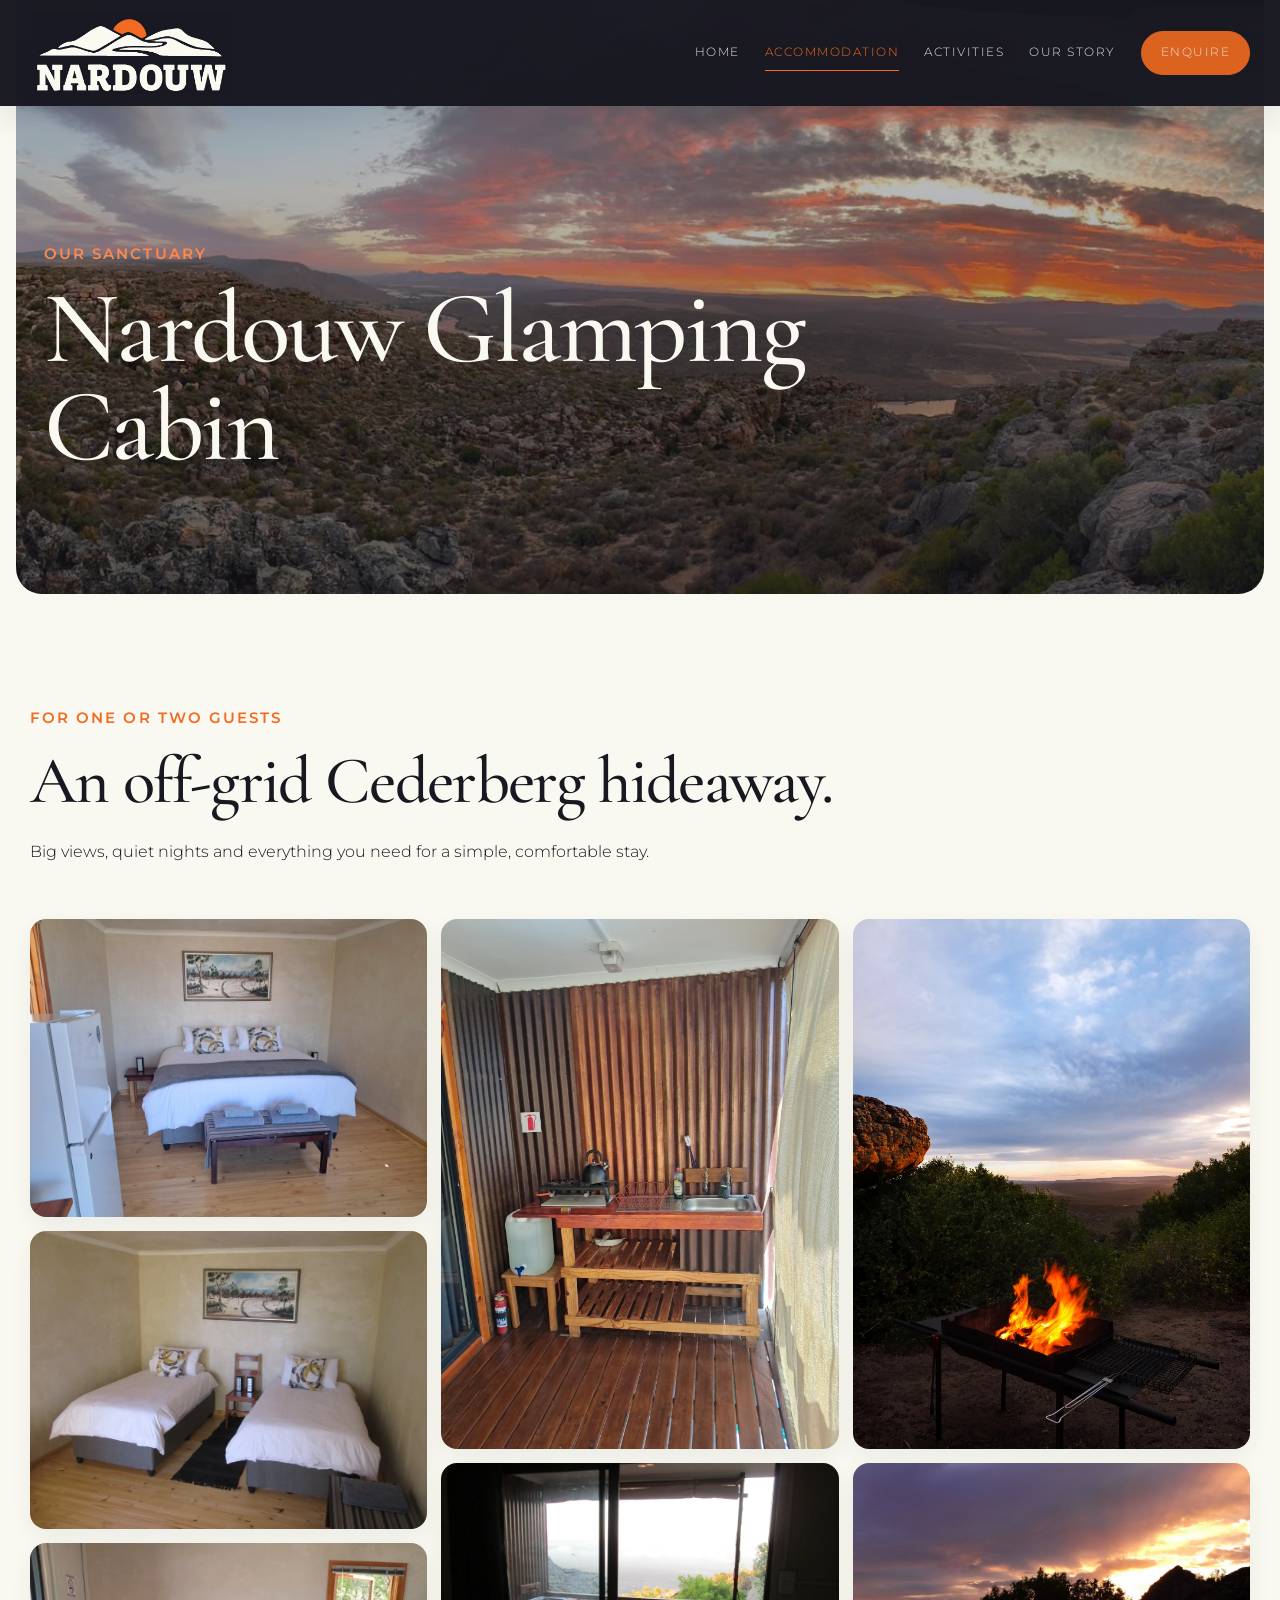
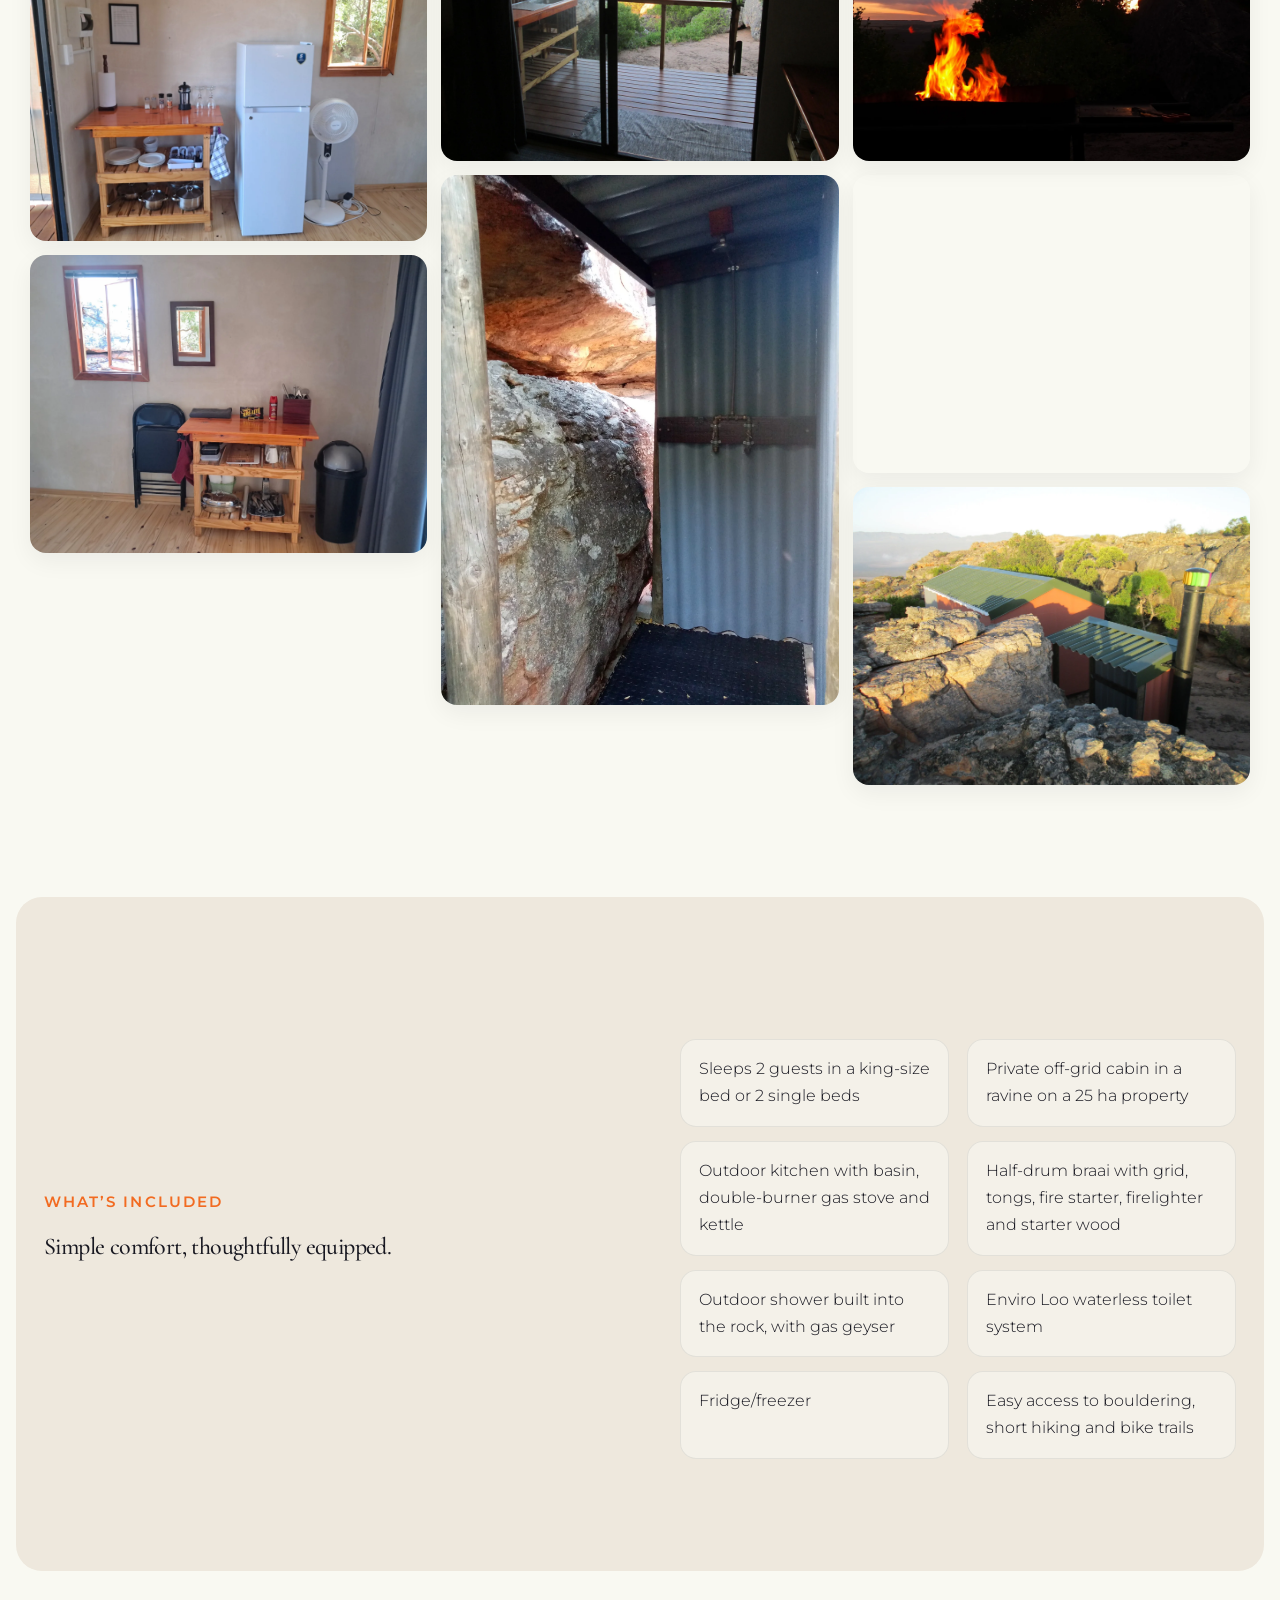
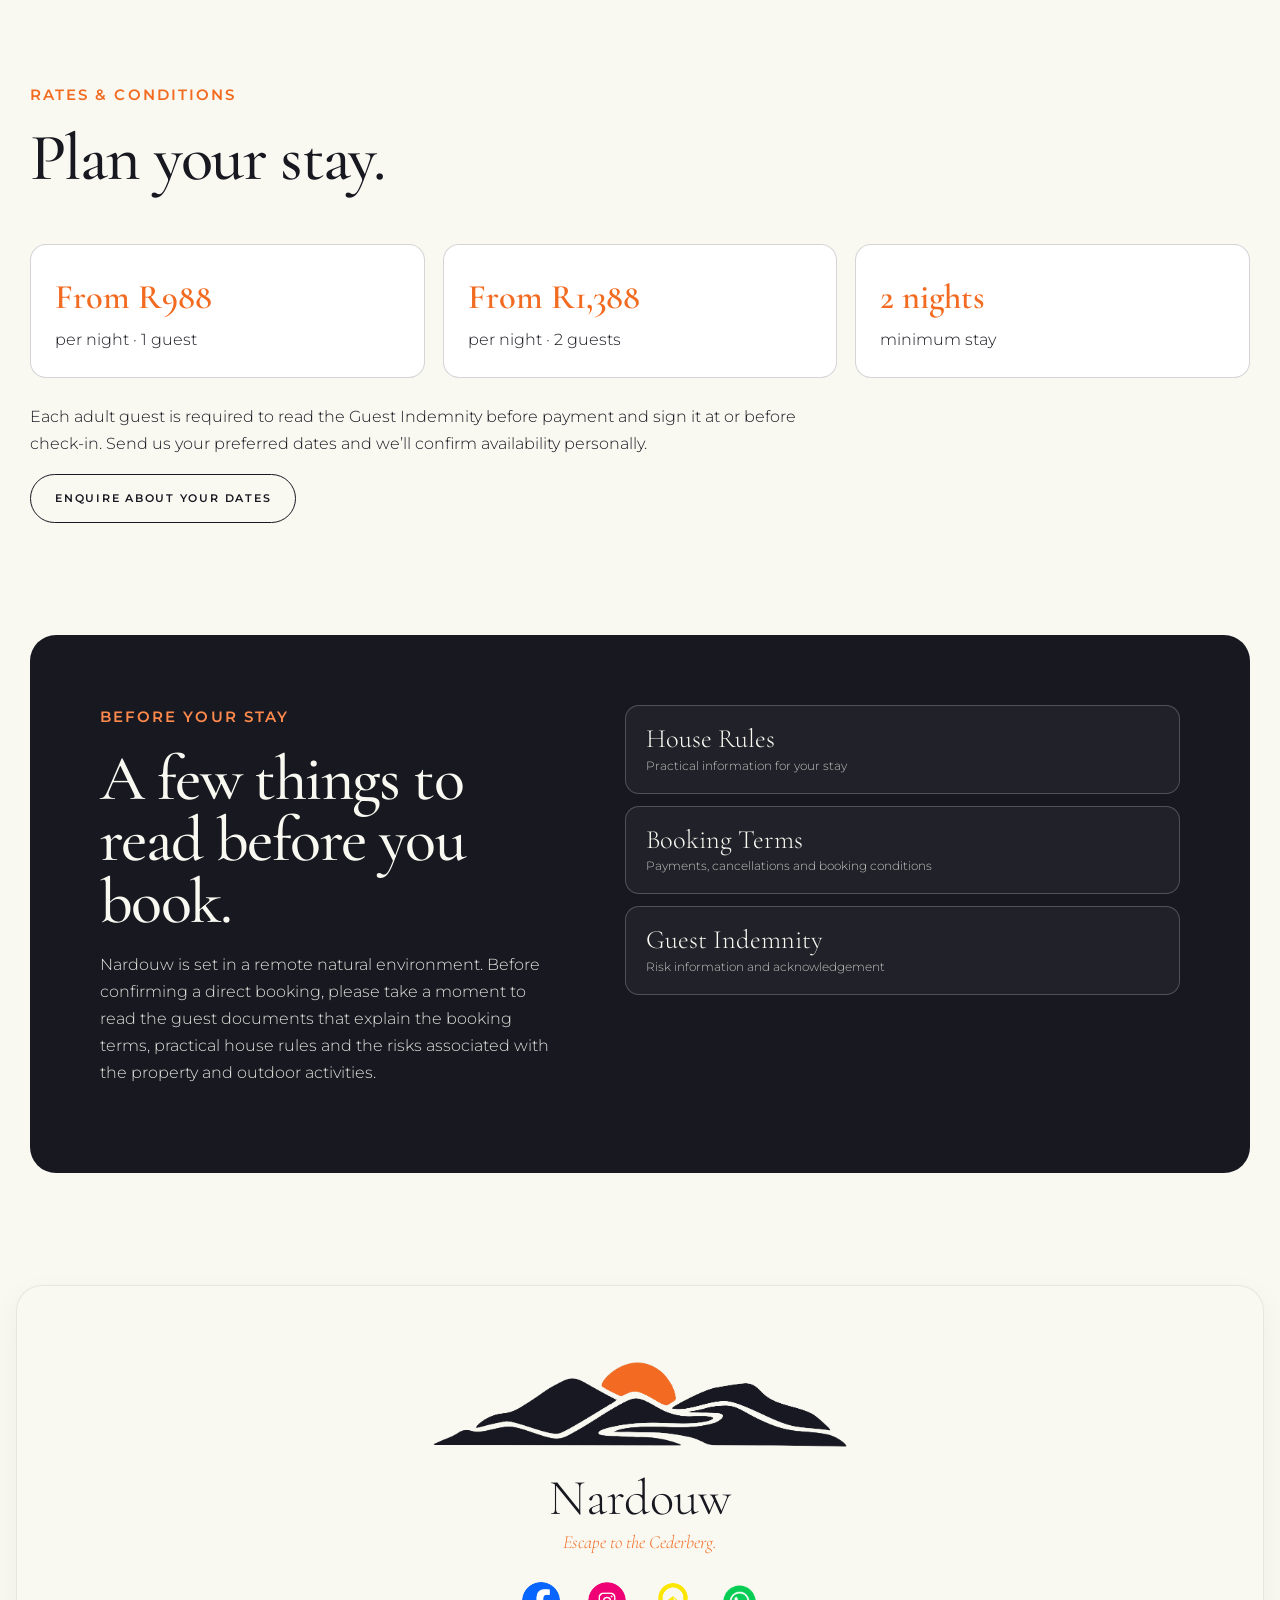
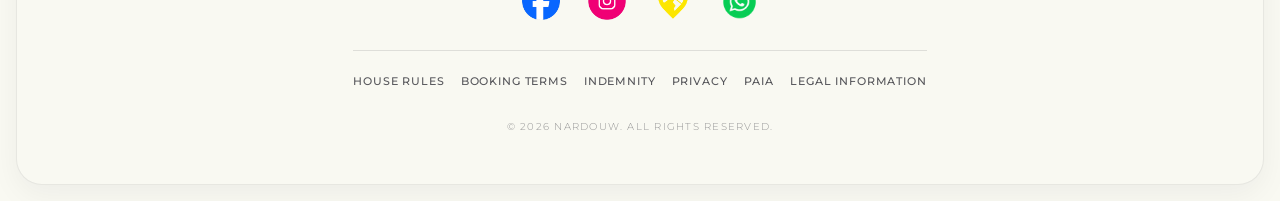
==== commit b076aa23: "Add files via upload" ====
--- a/accommodation.html
+++ b/accommodation.html
@@ -8,7 +8,6 @@
 <button data-lightbox="images/accommodation-twin-beds.webp"><img alt="Nardouw cabin set up with two single beds" src="images/accommodation-twin-beds.webp" loading="lazy" decoding="async"/></button>
 <button data-lightbox="images/cabin-kitchenette.webp"><img alt="Nardouw cabin fridge and indoor kitchenette" src="images/cabin-kitchenette.webp" loading="lazy" decoding="async"/></button>
 <button data-lightbox="images/accommodation-prep-area.webp"><img alt="Indoor preparation area and kitchen equipment at Nardouw" src="images/accommodation-prep-area.webp" loading="lazy" decoding="async"/></button>
-<button data-lightbox="images/accommodation-cabin-exterior.webp"><img alt="Nardouw cabin nestled among sandstone boulders" src="images/accommodation-cabin-exterior.webp" loading="lazy" decoding="async"/></button>
 </div>
 <div class="gallery-column">
 <button data-lightbox="images/accommodation-outdoor-kitchen.webp"><img alt="Outdoor kitchen with gas stove and basin at Nardouw" src="images/accommodation-outdoor-kitchen.webp" loading="lazy" decoding="async"/></button>
@@ -19,7 +18,7 @@
 <button data-lightbox="images/braai-sunset.webp"><img alt="Braai fire at sunset at Nardouw" src="images/braai-sunset.webp" loading="lazy" decoding="async"/></button>
 <button data-lightbox="images/accommodation-braai-sunset.webp"><img alt="Braai fire beneath a dramatic Cederberg sunset" src="images/accommodation-braai-sunset.webp" loading="lazy" decoding="async"/></button>
 <button data-lightbox="images/accommodation-cabin-sunset.webp"><img alt="Nardouw cabin at sunset between the boulders" src="images/accommodation-cabin-sunset.webp" loading="lazy" decoding="async"/></button>
-<button data-lightbox="images/accommodation-night-sky.webp"><img alt="Star-filled night sky at Nardouw" src="images/accommodation-night-sky.webp" loading="lazy" decoding="async"/></button>
+<button data-lightbox="images/accommodation-cabin-exterior.webp"><img alt="Nardouw cabin nestled among sandstone boulders" src="images/accommodation-cabin-exterior.webp" loading="lazy" decoding="async"/></button>
 </div>
 </div></div></section>
 <section class="section section-sand"><div class="container intro-grid"><div><p class="eyebrow">What’s included</p><h2 class="display">Simple comfort, thoughtfully equipped.</h2></div><ul class="amenities"><li>Sleeps 2 guests in a king-size bed or 2 single beds</li><li>Private off-grid cabin in a ravine on a 25 ha property</li><li>Outdoor kitchen with basin, double-burner gas stove and kettle</li><li>Half-drum braai with grid, tongs, fire starter, firelighter and starter wood</li><li>Outdoor shower built into the rock, with gas geyser</li><li>Enviro Loo waterless toilet system</li><li>Fridge/freezer</li><li>Easy access to bouldering, short hiking and bike trails</li></ul></div></section>
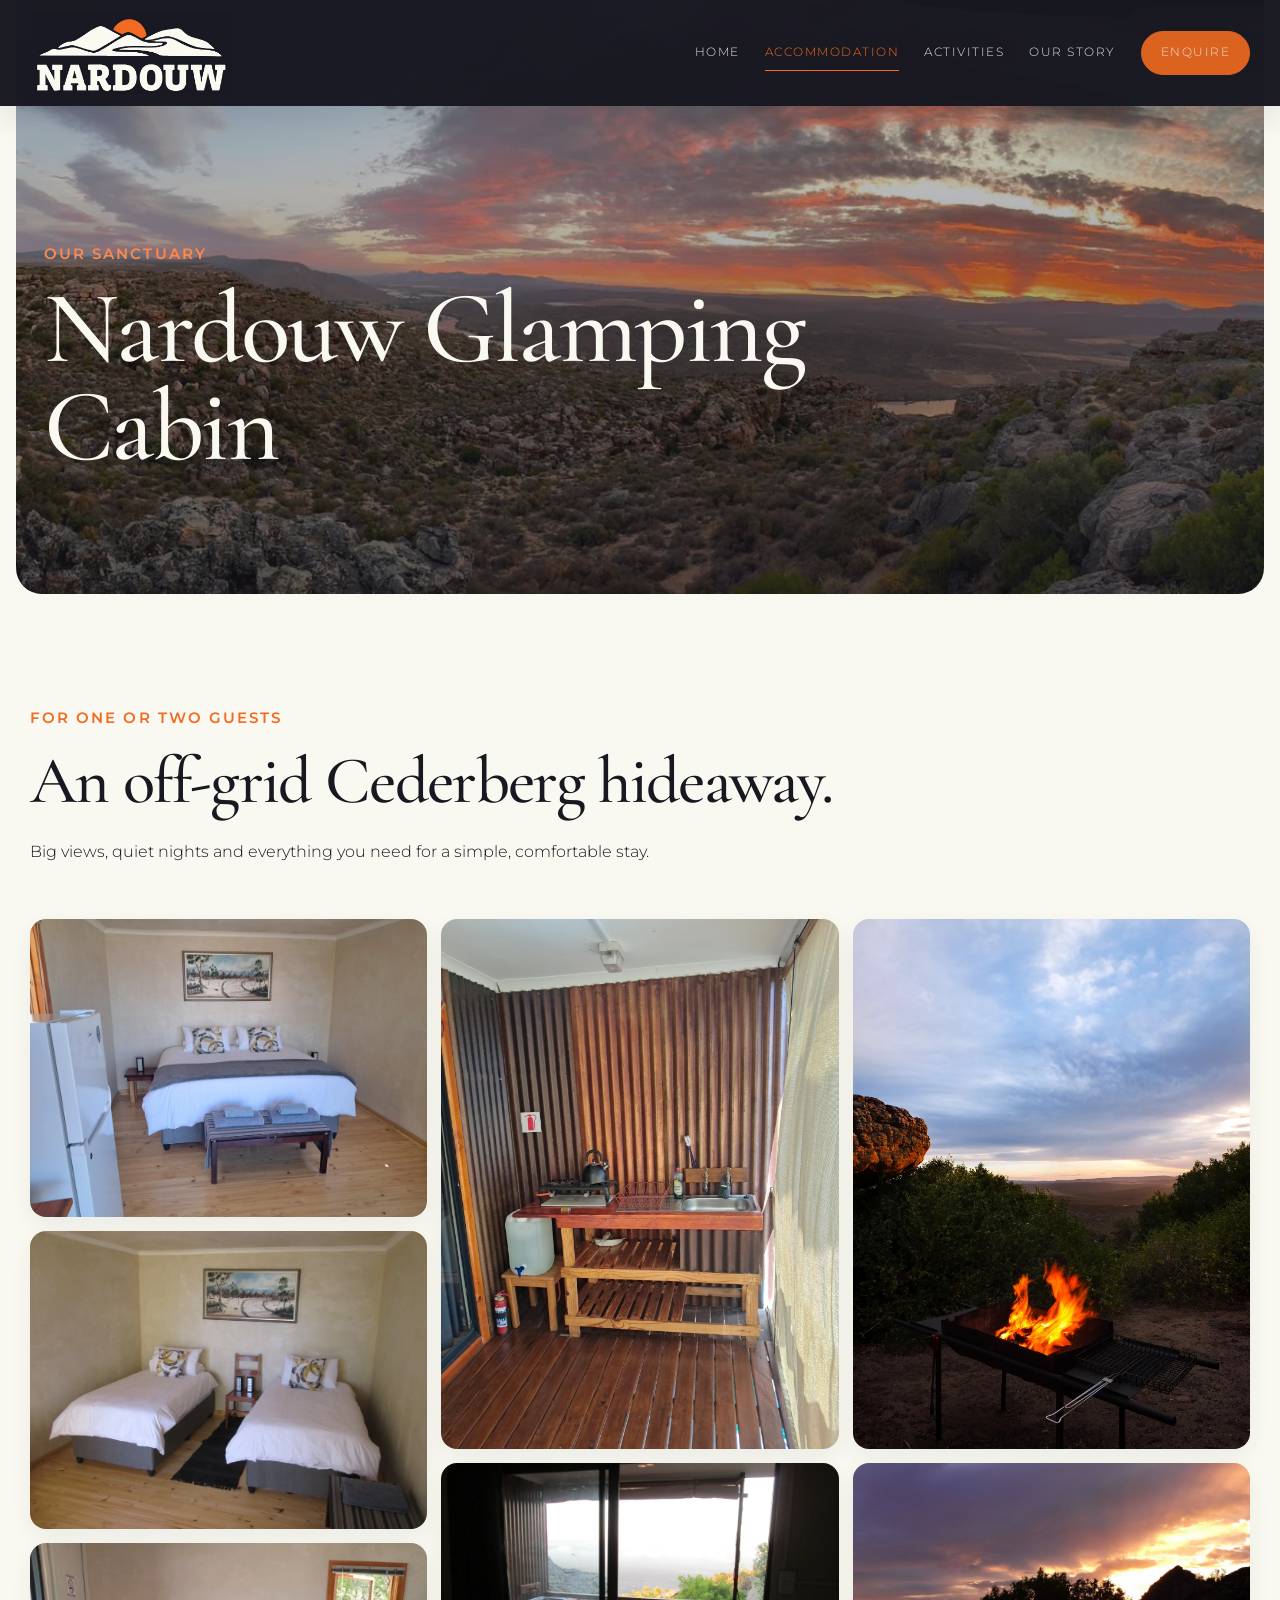
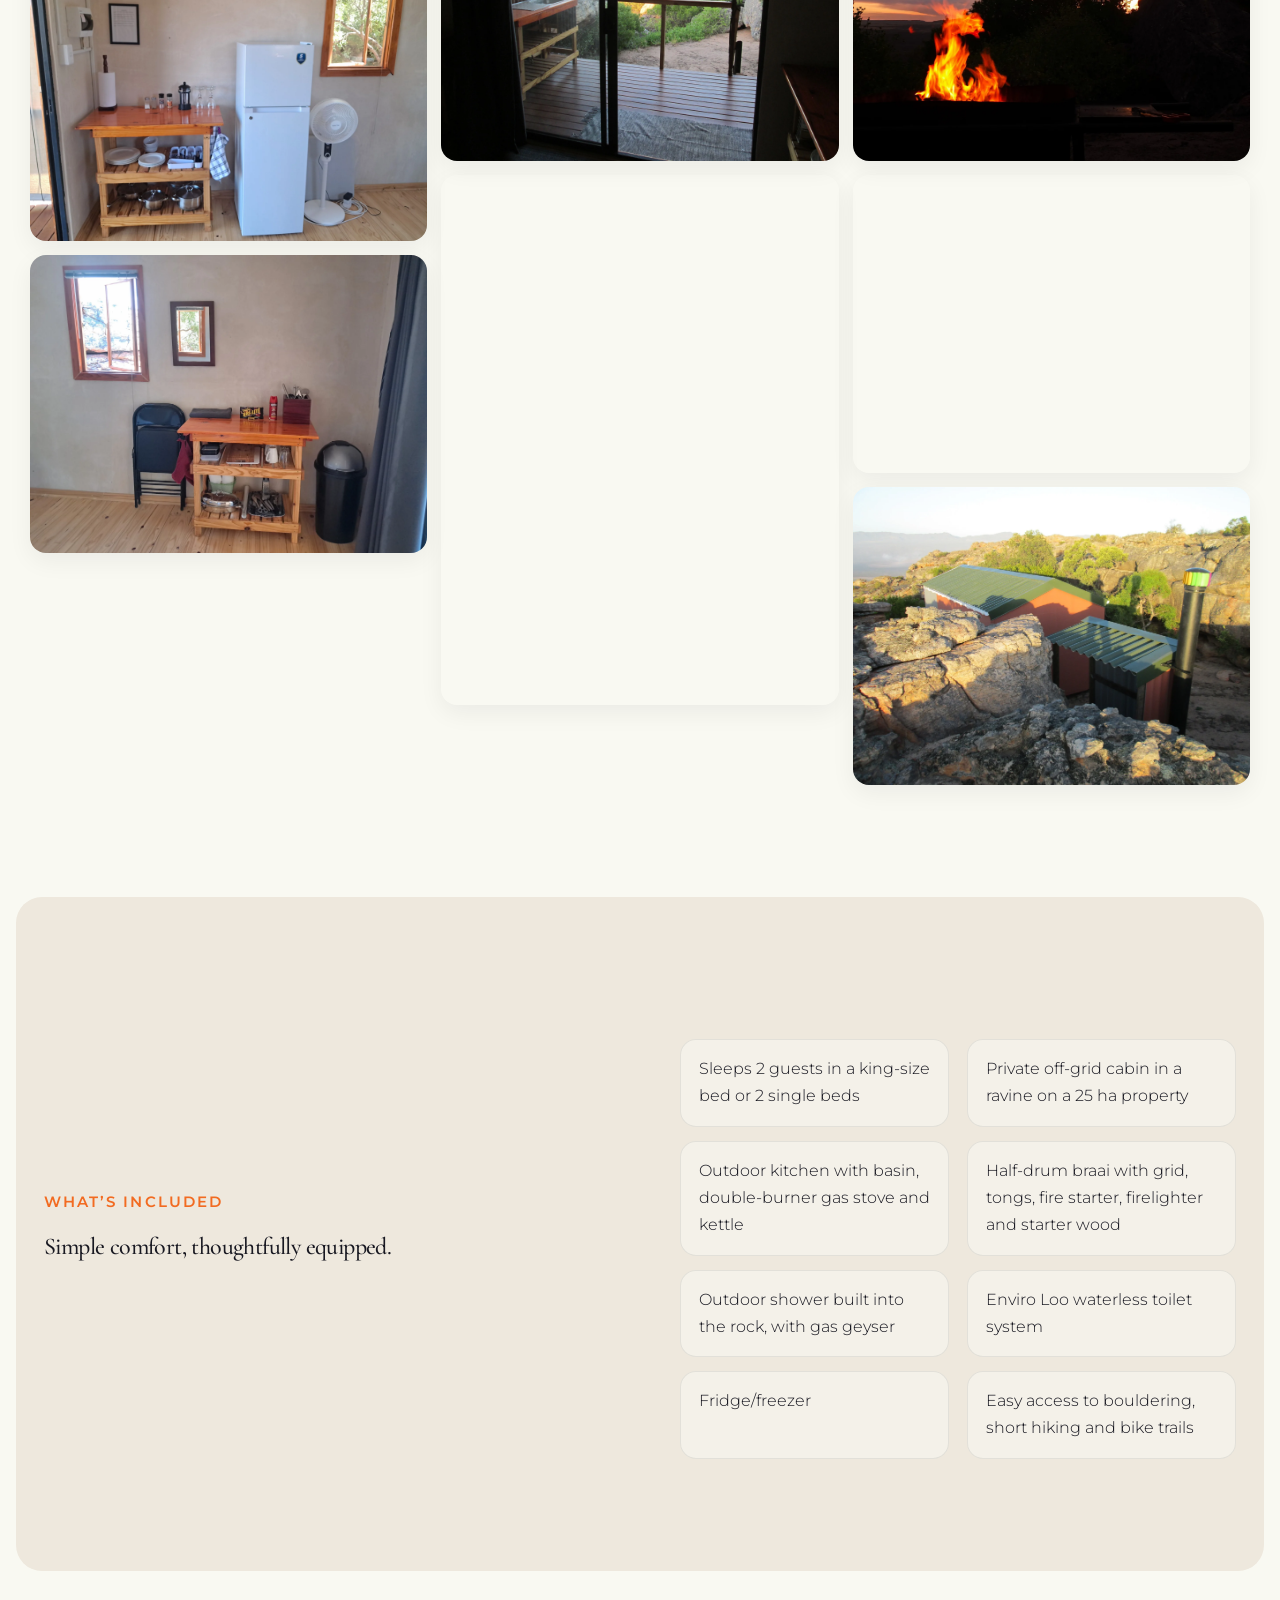
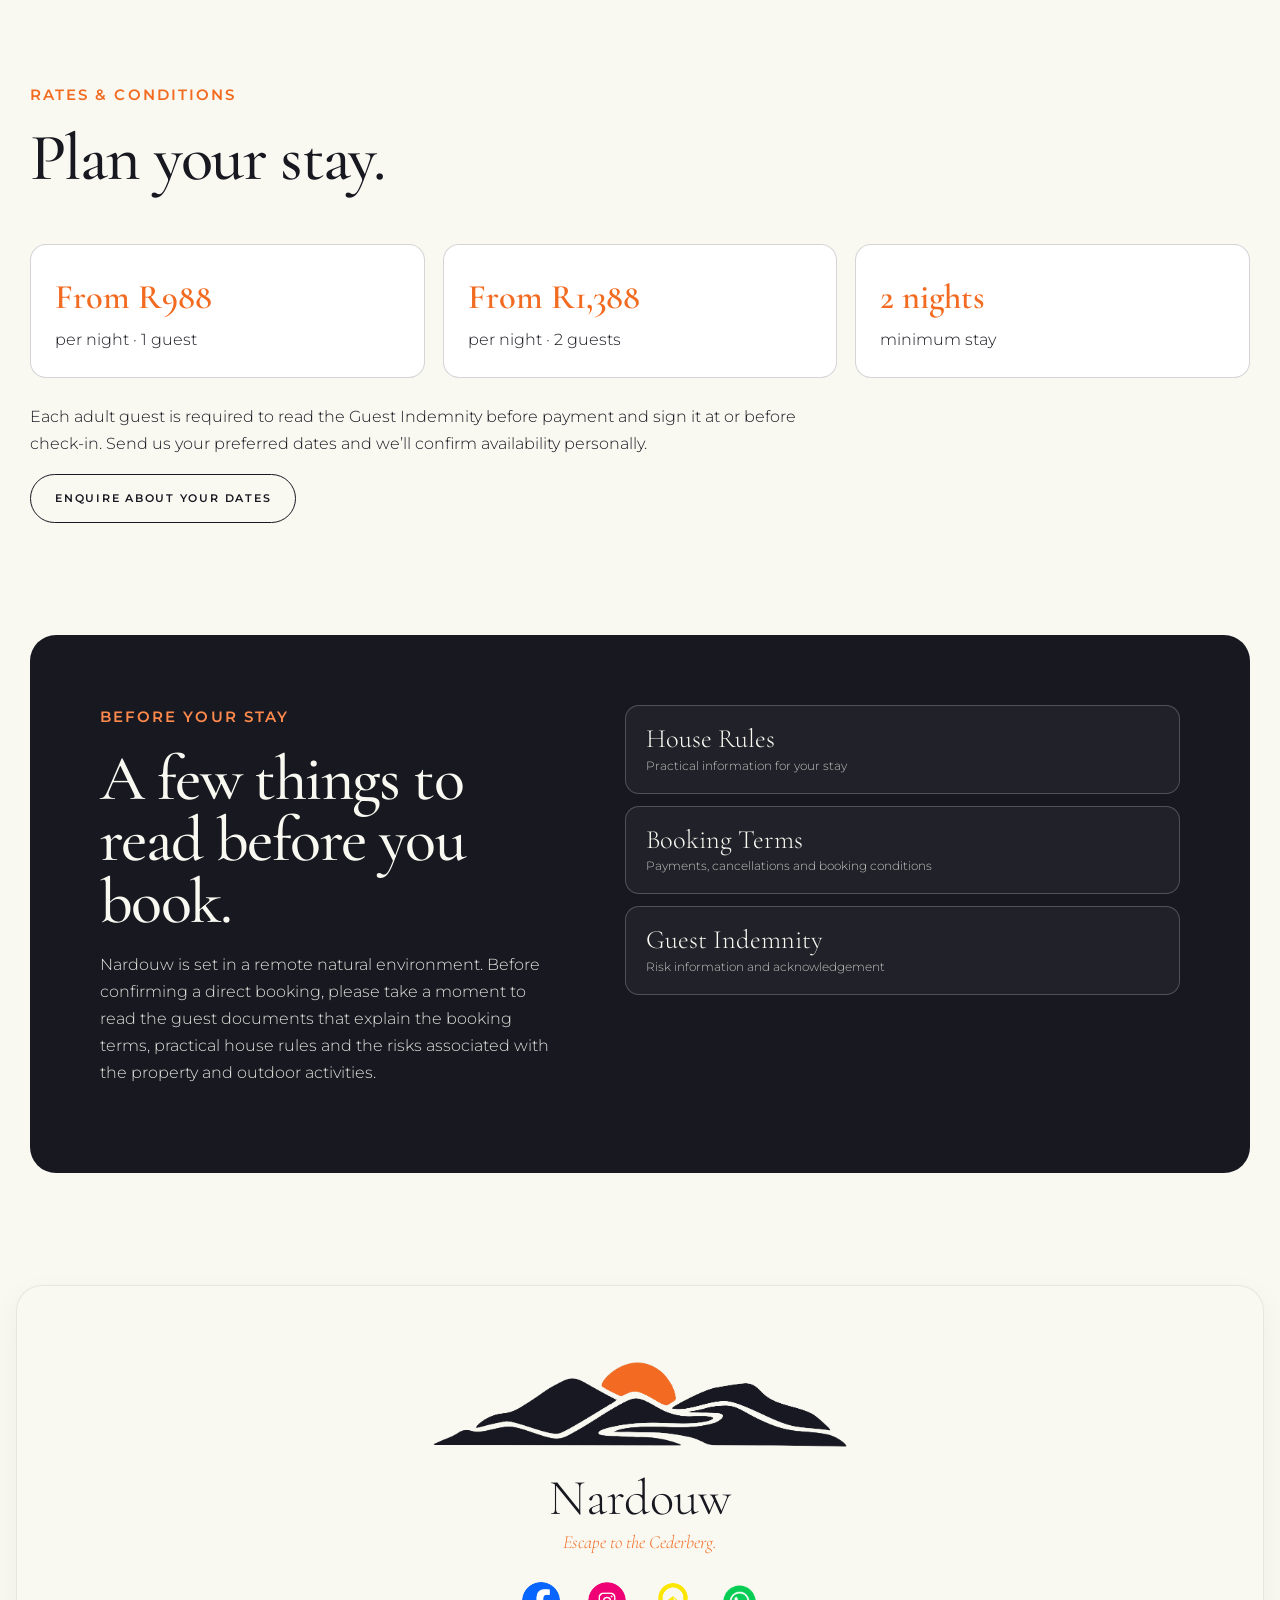
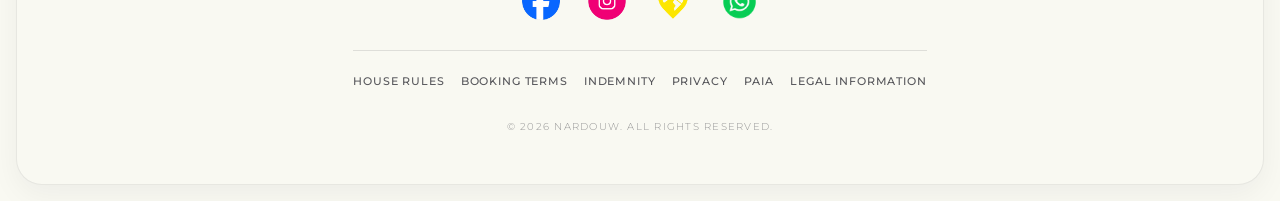
==== commit 250c57b9: "Update favicon to PNG" ====
--- a/accommodation.html
+++ b/accommodation.html
@@ -1,5 +1,5 @@
 <!DOCTYPE html>
-<html lang="en"><head><meta charset="utf-8"/><meta content="width=device-width,initial-scale=1" name="viewport"/><title>Accommodation | Nardouw</title><meta content="Nardouw Glamping Cabin: a private off-grid Cederberg hideaway for one or two guests." name="description"/><link href="styles.css" rel="stylesheet"/><link href="legal-site.css" rel="stylesheet"/><link href="images/nardouw-mark.webp" rel="icon" type="image/webp"/><link href="https://nardouw.co.za/accommodation.html" rel="canonical"/><meta content="Nardouw" property="og:site_name"/><meta content="https://nardouw.co.za/accommodation.html" property="og:url"/><meta content="website" property="og:type"/><meta content="Accommodation | Nardouw" property="og:title"/><meta content="Nardouw Glamping Cabin: a private off-grid Cederberg hideaway for one or two guests." property="og:description"/><meta content="https://nardouw.co.za/images/accommodation-hero-sunset.webp" property="og:image"/><meta content="Nardouw glamping cabin at sunset in the Cederberg" property="og:image:alt"/><meta content="summary_large_image" name="twitter:card"/><meta content="Accommodation | Nardouw" name="twitter:title"/><meta content="Nardouw Glamping Cabin: a private off-grid Cederberg hideaway for one or two guests." name="twitter:description"/><meta content="https://nardouw.co.za/images/accommodation-hero-sunset.webp" name="twitter:image"/></head><body>
+<html lang="en"><head><meta charset="utf-8"/><meta content="width=device-width,initial-scale=1" name="viewport"/><title>Accommodation | Nardouw</title><meta content="Nardouw Glamping Cabin: a private off-grid Cederberg hideaway for one or two guests." name="description"/><link href="styles.css" rel="stylesheet"/><link href="legal-site.css" rel="stylesheet"/><link href="images/nardouw-mark.png" rel="icon" type="image/webp"/><link href="https://nardouw.co.za/accommodation.html" rel="canonical"/><meta content="Nardouw" property="og:site_name"/><meta content="https://nardouw.co.za/accommodation.html" property="og:url"/><meta content="website" property="og:type"/><meta content="Accommodation | Nardouw" property="og:title"/><meta content="Nardouw Glamping Cabin: a private off-grid Cederberg hideaway for one or two guests." property="og:description"/><meta content="https://nardouw.co.za/images/accommodation-hero-sunset.webp" property="og:image"/><meta content="Nardouw glamping cabin at sunset in the Cederberg" property="og:image:alt"/><meta content="summary_large_image" name="twitter:card"/><meta content="Accommodation | Nardouw" name="twitter:title"/><meta content="Nardouw Glamping Cabin: a private off-grid Cederberg hideaway for one or two guests." name="twitter:description"/><meta content="https://nardouw.co.za/images/accommodation-hero-sunset.webp" name="twitter:image"/></head><body>
 <header class="site-header"><div class="container nav"><a aria-label="Nardouw home" class="brand" href="index.html"><img alt="Nardouw" class="brand-logo-lockup" src="images/nardouw-logo-header.webp"/></a><button aria-expanded="false" aria-label="Open menu" class="menu-btn">☰</button><nav class="nav-links"><a href="index.html">Home</a><a class="active" href="accommodation.html">Accommodation</a><a href="activities.html">Activities</a><a href="our-story.html">Our Story</a><a class="nav-cta" href="enquire.html">Enquire</a></nav></div></header>
 <main><section class="page-hero" style="--bg:url('images/accommodation-hero-sunset.webp')"><div class="container"><p class="eyebrow">Our sanctuary</p><h1 class="display">Nardouw Glamping Cabin</h1></div></section>
 <section class="section"><div class="container"><div class="section-heading"><p class="eyebrow">For one or two guests</p><h2 class="display">An off-grid Cederberg hideaway.</h2><p>Big views, quiet nights and everything you need for a simple, comfortable stay.</p></div><div class="gallery">
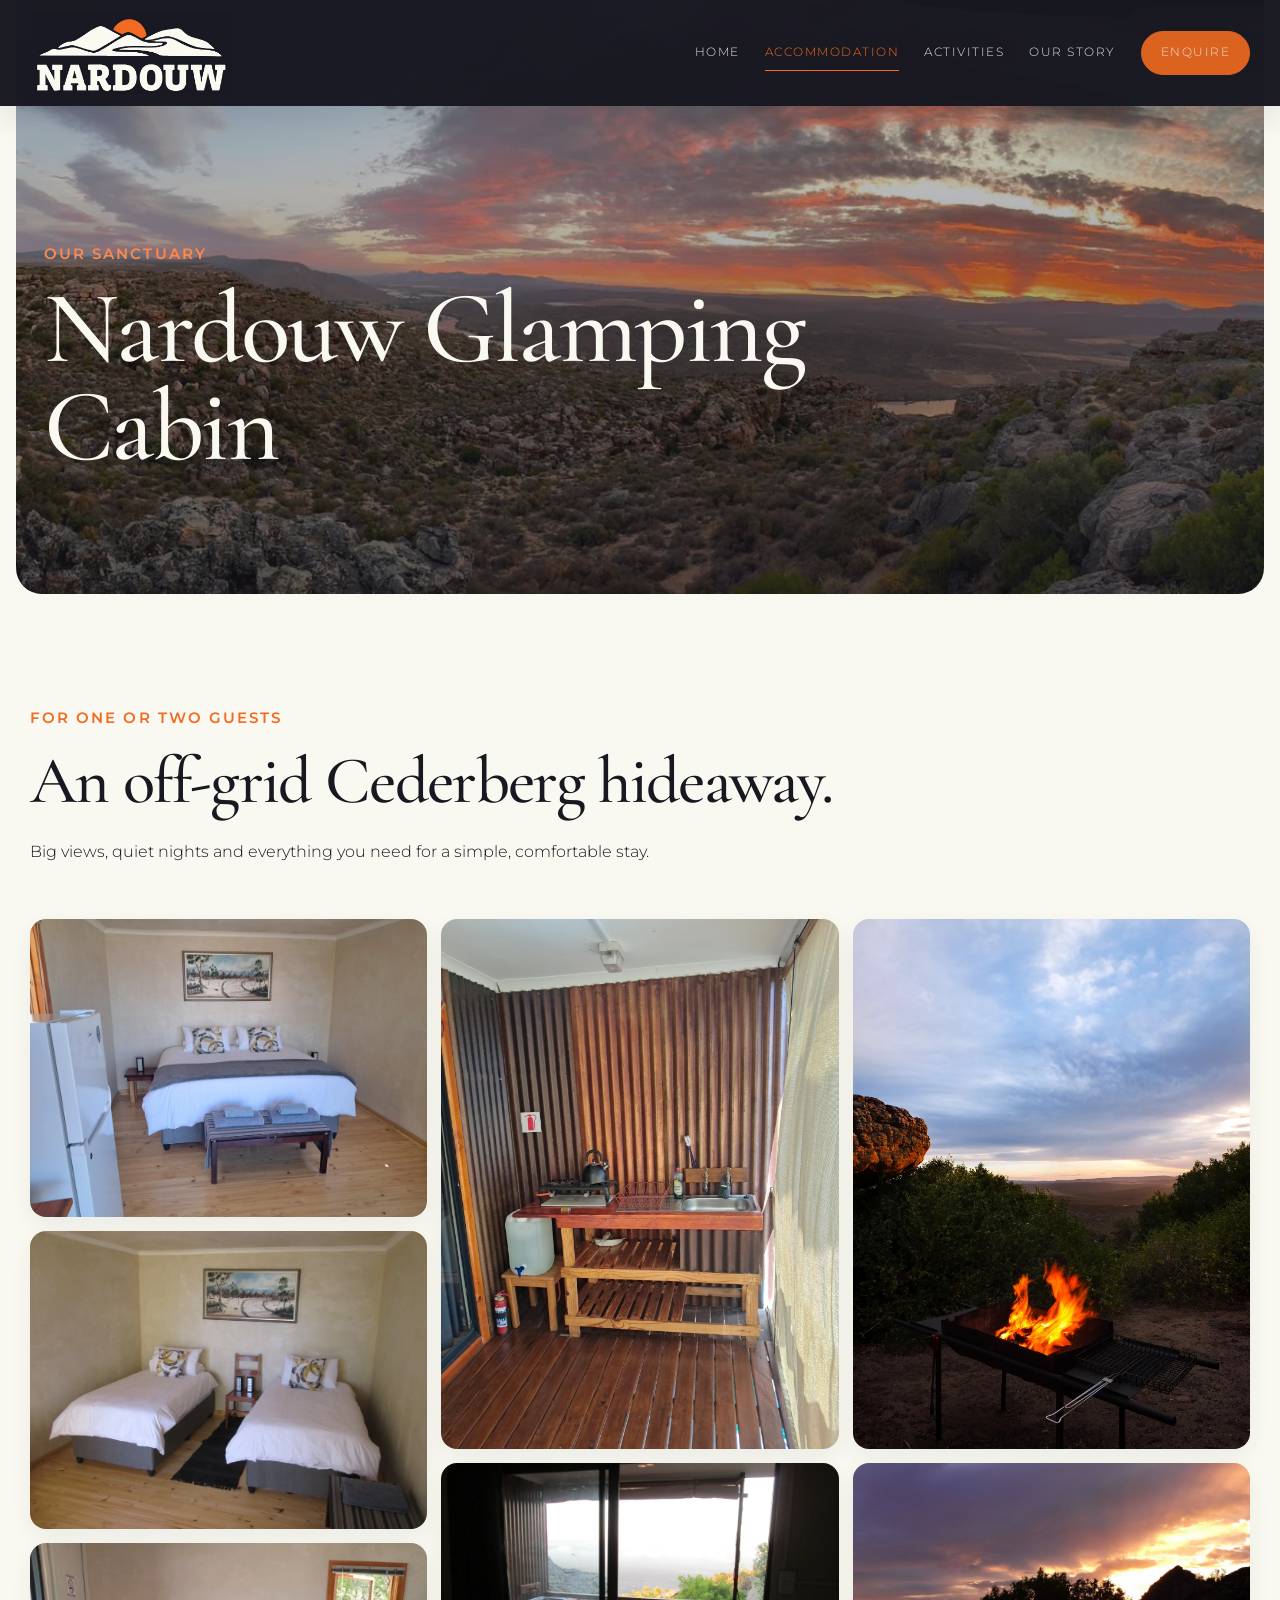
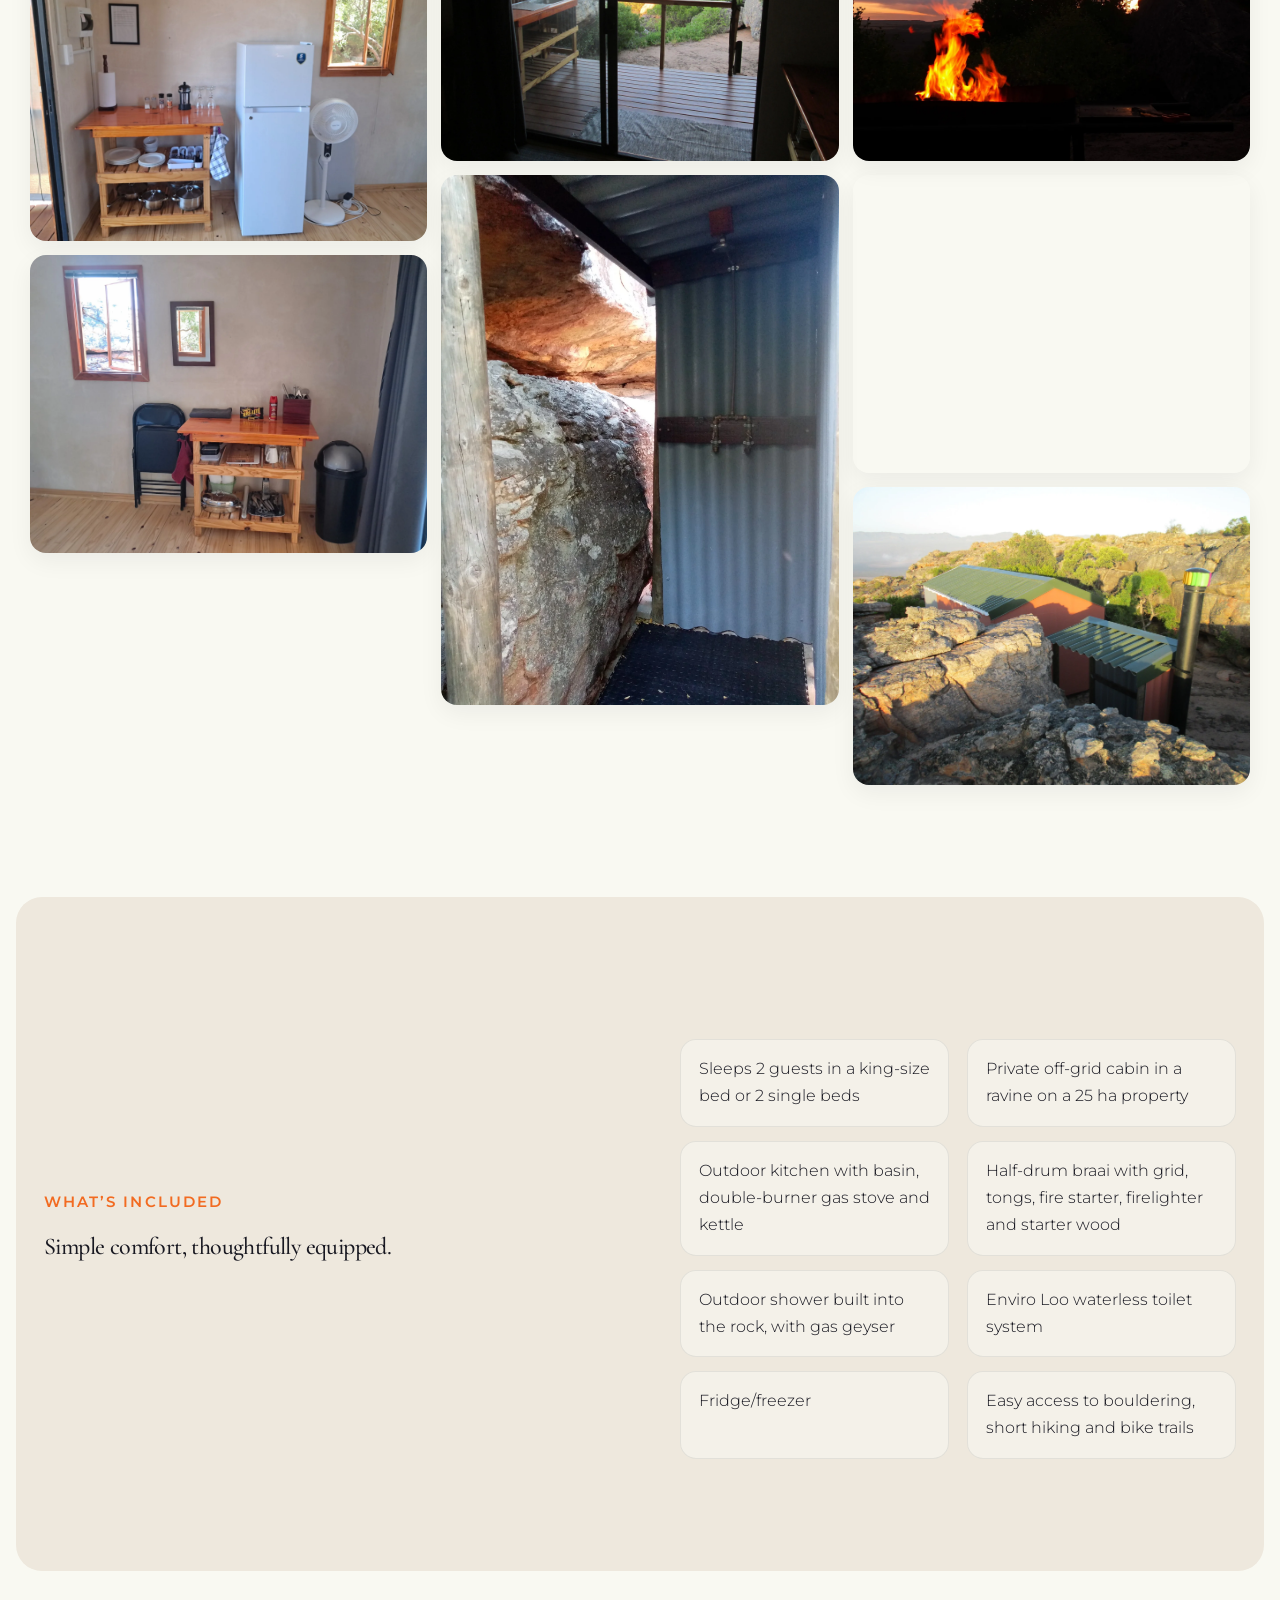
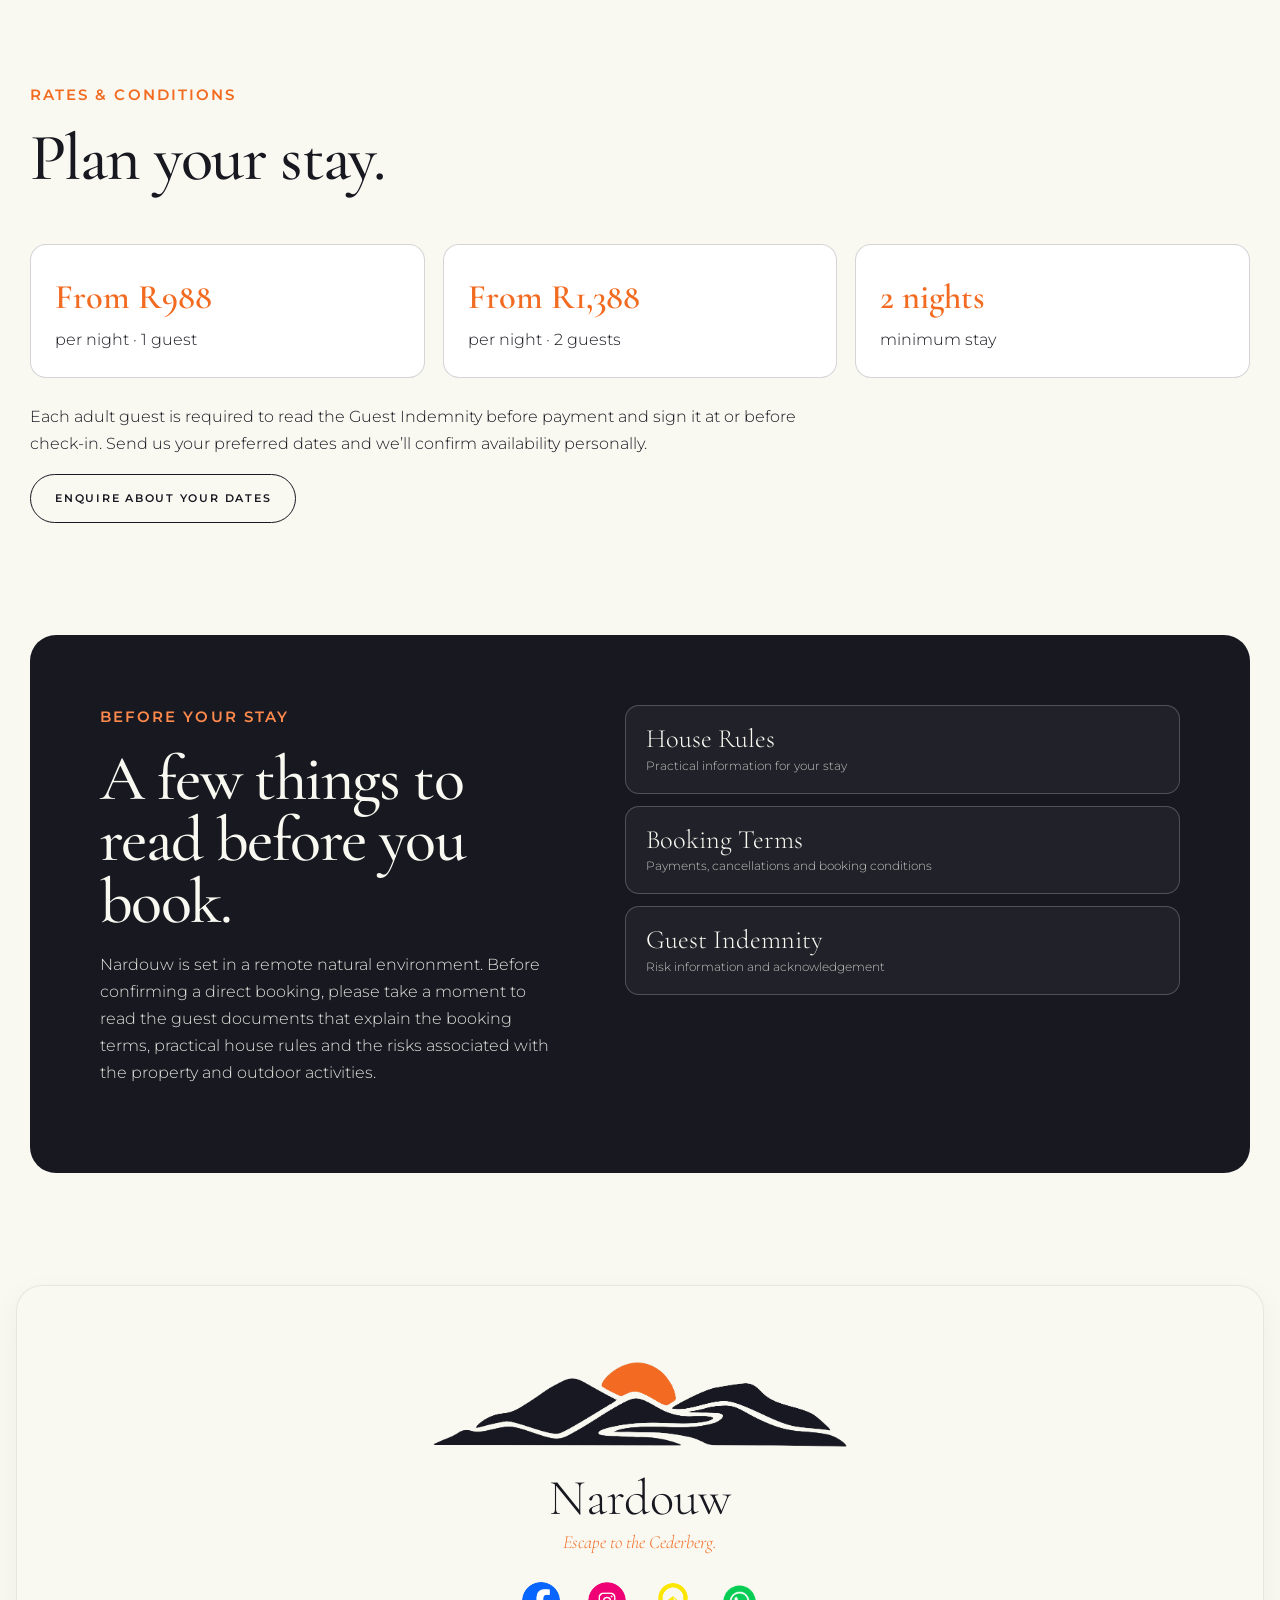
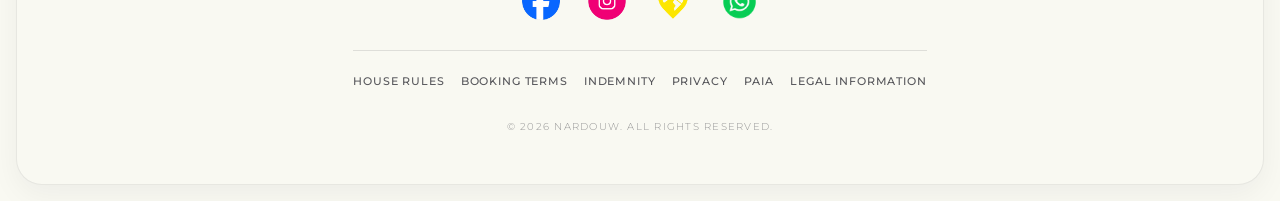
==== commit f5339b99: "Update favicon to PNG" ====
--- a/accommodation.html
+++ b/accommodation.html
@@ -1,5 +1,5 @@
 <!DOCTYPE html>
-<html lang="en"><head><meta charset="utf-8"/><meta content="width=device-width,initial-scale=1" name="viewport"/><title>Accommodation | Nardouw</title><meta content="Nardouw Glamping Cabin: a private off-grid Cederberg hideaway for one or two guests." name="description"/><link href="styles.css" rel="stylesheet"/><link href="legal-site.css" rel="stylesheet"/><link href="images/nardouw-mark.png" rel="icon" type="image/webp"/><link href="https://nardouw.co.za/accommodation.html" rel="canonical"/><meta content="Nardouw" property="og:site_name"/><meta content="https://nardouw.co.za/accommodation.html" property="og:url"/><meta content="website" property="og:type"/><meta content="Accommodation | Nardouw" property="og:title"/><meta content="Nardouw Glamping Cabin: a private off-grid Cederberg hideaway for one or two guests." property="og:description"/><meta content="https://nardouw.co.za/images/accommodation-hero-sunset.webp" property="og:image"/><meta content="Nardouw glamping cabin at sunset in the Cederberg" property="og:image:alt"/><meta content="summary_large_image" name="twitter:card"/><meta content="Accommodation | Nardouw" name="twitter:title"/><meta content="Nardouw Glamping Cabin: a private off-grid Cederberg hideaway for one or two guests." name="twitter:description"/><meta content="https://nardouw.co.za/images/accommodation-hero-sunset.webp" name="twitter:image"/></head><body>
+<html lang="en"><head><meta charset="utf-8"/><meta content="width=device-width,initial-scale=1" name="viewport"/><title>Accommodation | Nardouw</title><meta content="Nardouw Glamping Cabin: a private off-grid Cederberg hideaway for one or two guests." name="description"/><link href="styles.css" rel="stylesheet"/><link href="legal-site.css" rel="stylesheet"/><link href="images/nardouw-mark.png" rel="icon" type="image/png"/><link href="https://nardouw.co.za/accommodation.html" rel="canonical"/><meta content="Nardouw" property="og:site_name"/><meta content="https://nardouw.co.za/accommodation.html" property="og:url"/><meta content="website" property="og:type"/><meta content="Accommodation | Nardouw" property="og:title"/><meta content="Nardouw Glamping Cabin: a private off-grid Cederberg hideaway for one or two guests." property="og:description"/><meta content="https://nardouw.co.za/images/accommodation-hero-sunset.webp" property="og:image"/><meta content="Nardouw glamping cabin at sunset in the Cederberg" property="og:image:alt"/><meta content="summary_large_image" name="twitter:card"/><meta content="Accommodation | Nardouw" name="twitter:title"/><meta content="Nardouw Glamping Cabin: a private off-grid Cederberg hideaway for one or two guests." name="twitter:description"/><meta content="https://nardouw.co.za/images/accommodation-hero-sunset.webp" name="twitter:image"/></head><body>
 <header class="site-header"><div class="container nav"><a aria-label="Nardouw home" class="brand" href="index.html"><img alt="Nardouw" class="brand-logo-lockup" src="images/nardouw-logo-header.webp"/></a><button aria-expanded="false" aria-label="Open menu" class="menu-btn">☰</button><nav class="nav-links"><a href="index.html">Home</a><a class="active" href="accommodation.html">Accommodation</a><a href="activities.html">Activities</a><a href="our-story.html">Our Story</a><a class="nav-cta" href="enquire.html">Enquire</a></nav></div></header>
 <main><section class="page-hero" style="--bg:url('images/accommodation-hero-sunset.webp')"><div class="container"><p class="eyebrow">Our sanctuary</p><h1 class="display">Nardouw Glamping Cabin</h1></div></section>
 <section class="section"><div class="container"><div class="section-heading"><p class="eyebrow">For one or two guests</p><h2 class="display">An off-grid Cederberg hideaway.</h2><p>Big views, quiet nights and everything you need for a simple, comfortable stay.</p></div><div class="gallery">
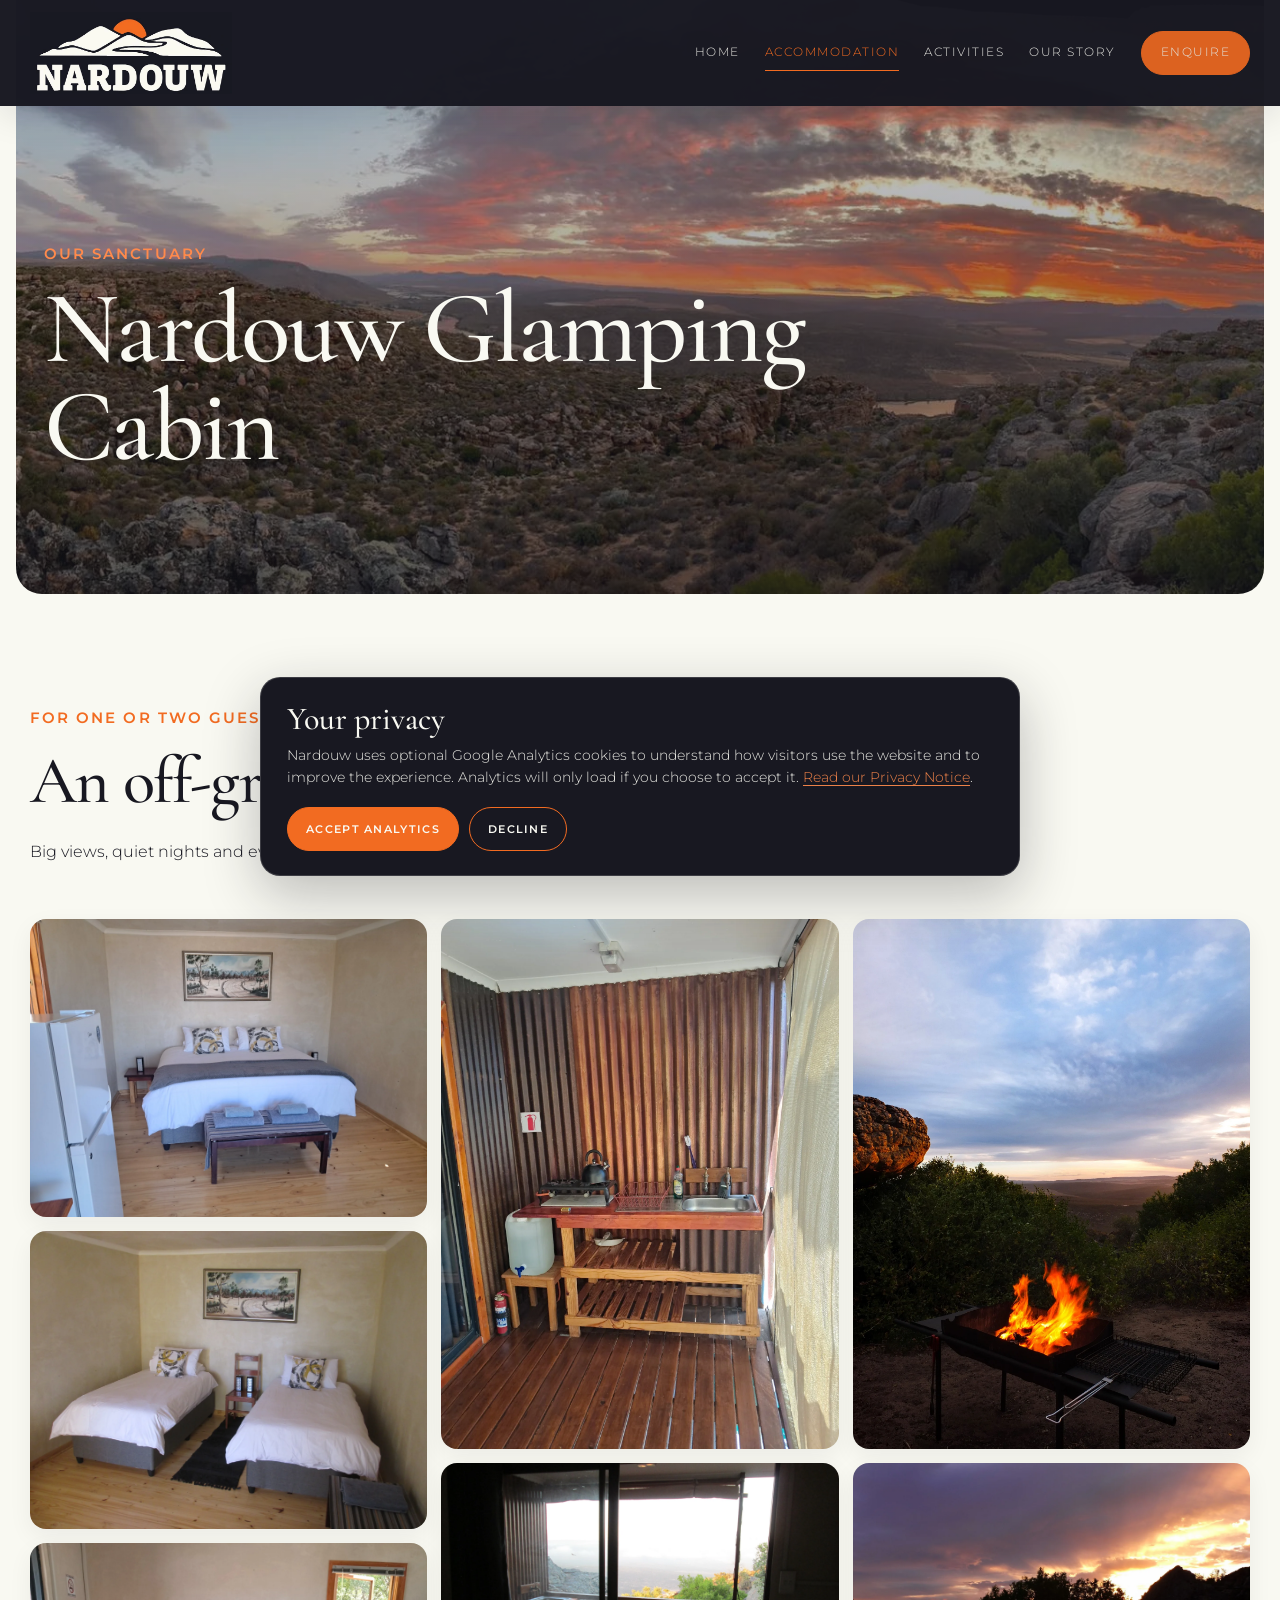
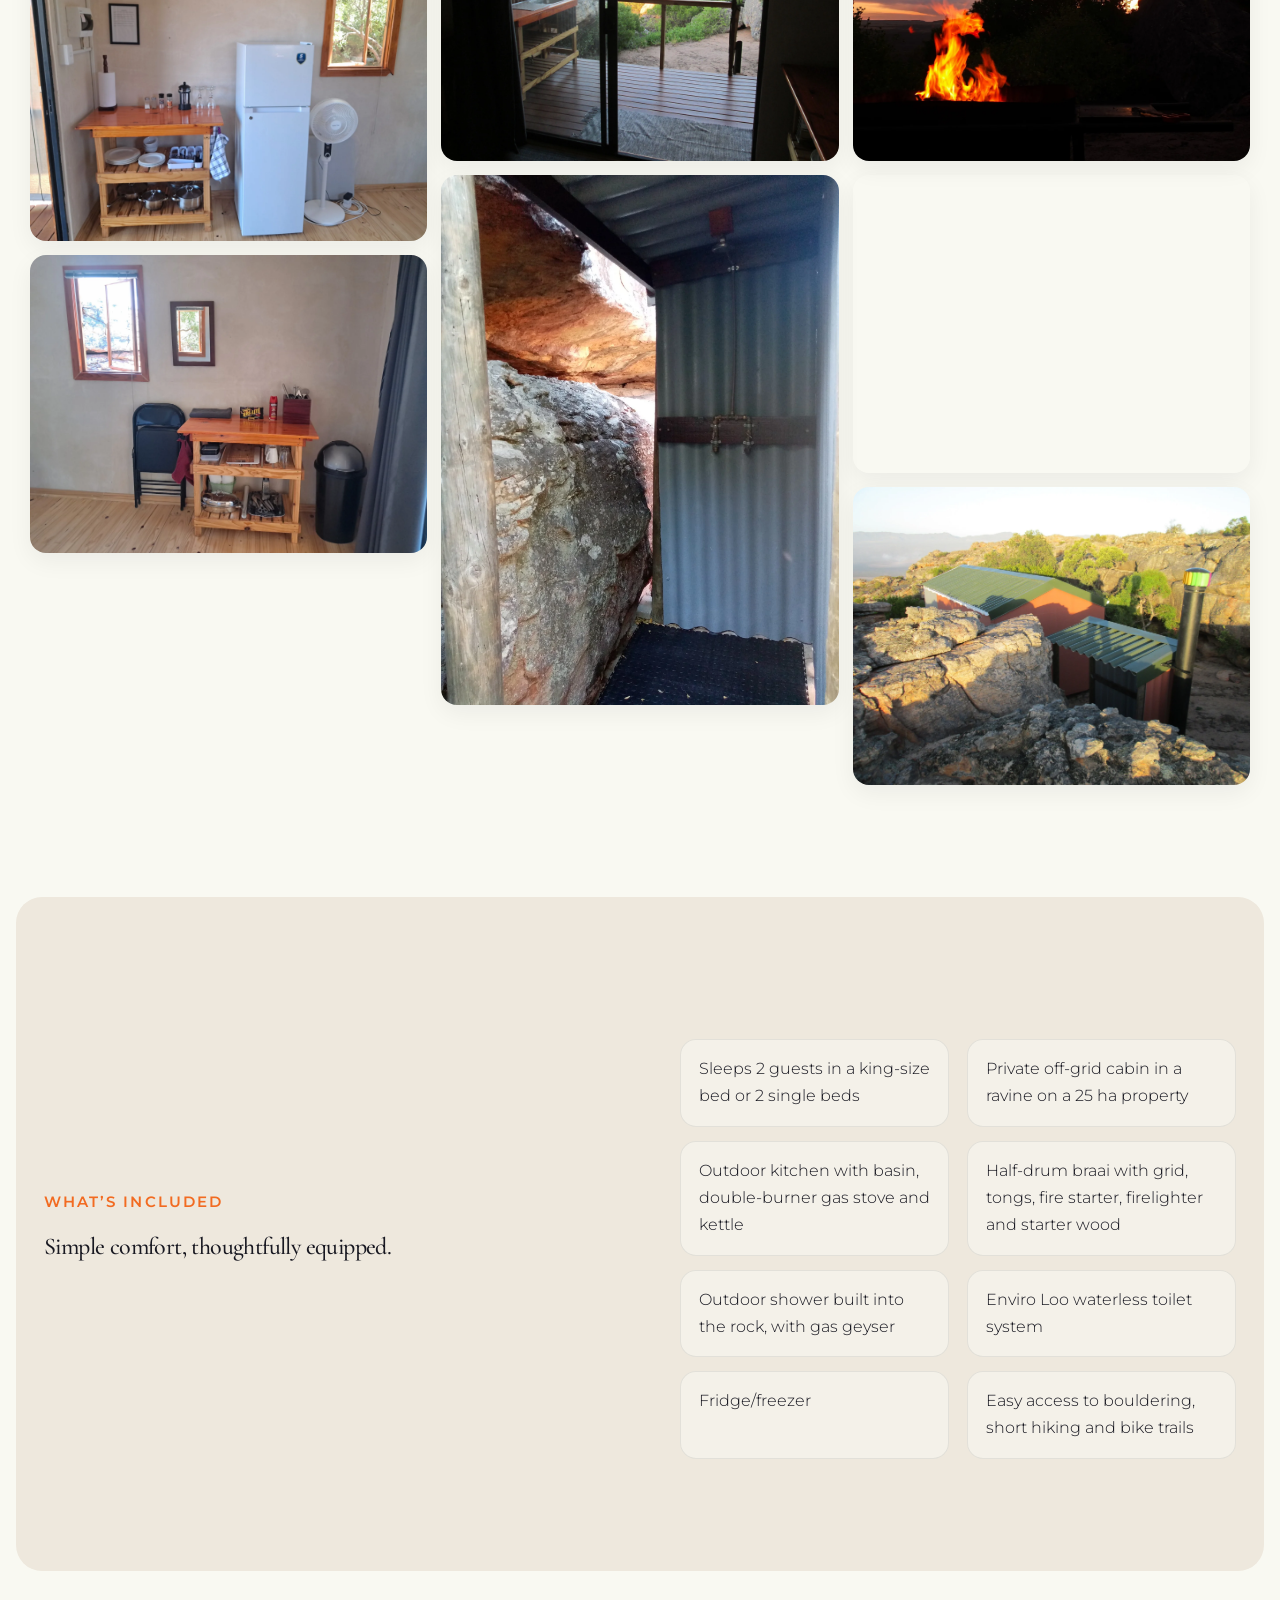
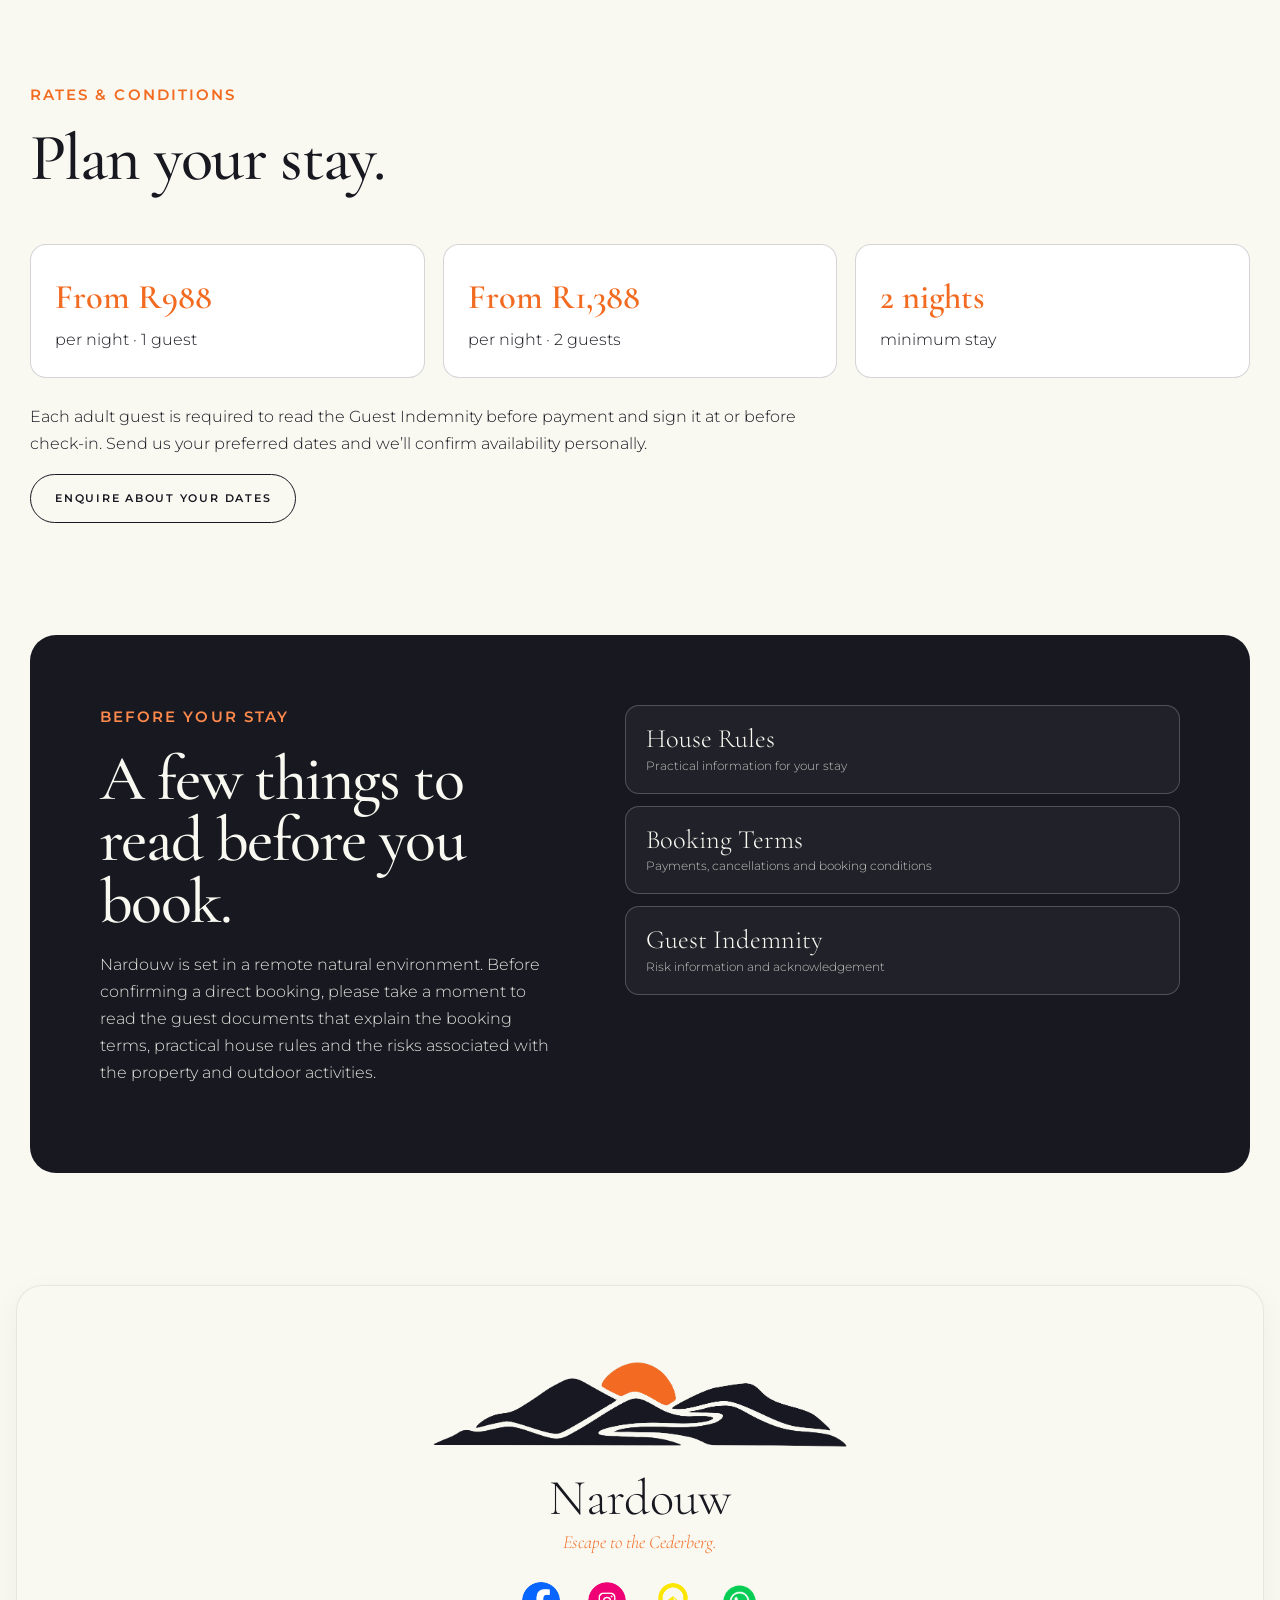
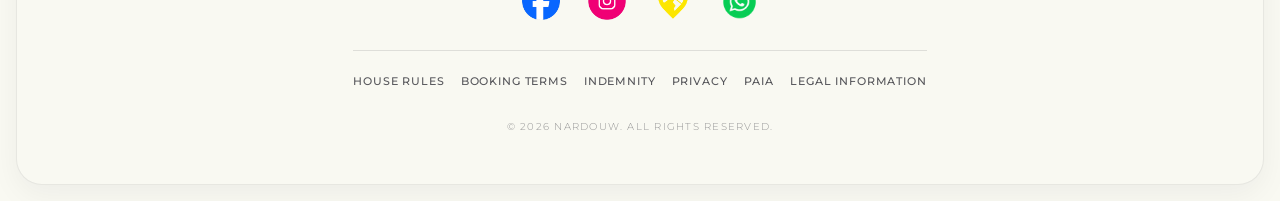
==== commit b51eb1a3: "Move Google Analytics behind consent" ====
--- a/accommodation.html
+++ b/accommodation.html
@@ -1,5 +1,6 @@
 <!DOCTYPE html>
-<html lang="en"><head><meta charset="utf-8"/><meta content="width=device-width,initial-scale=1" name="viewport"/><title>Accommodation | Nardouw</title><meta content="Nardouw Glamping Cabin: a private off-grid Cederberg hideaway for one or two guests." name="description"/><link href="styles.css" rel="stylesheet"/><link href="legal-site.css" rel="stylesheet"/><link href="images/nardouw-mark.png" rel="icon" type="image/png"/><link href="https://nardouw.co.za/accommodation.html" rel="canonical"/><meta content="Nardouw" property="og:site_name"/><meta content="https://nardouw.co.za/accommodation.html" property="og:url"/><meta content="website" property="og:type"/><meta content="Accommodation | Nardouw" property="og:title"/><meta content="Nardouw Glamping Cabin: a private off-grid Cederberg hideaway for one or two guests." property="og:description"/><meta content="https://nardouw.co.za/images/accommodation-hero-sunset.webp" property="og:image"/><meta content="Nardouw glamping cabin at sunset in the Cederberg" property="og:image:alt"/><meta content="summary_large_image" name="twitter:card"/><meta content="Accommodation | Nardouw" name="twitter:title"/><meta content="Nardouw Glamping Cabin: a private off-grid Cederberg hideaway for one or two guests." name="twitter:description"/><meta content="https://nardouw.co.za/images/accommodation-hero-sunset.webp" name="twitter:image"/></head><body>
+<html lang="en"><head>
+<meta charset="utf-8"/><meta content="width=device-width,initial-scale=1" name="viewport"/><title>Accommodation | Nardouw</title><meta content="Nardouw Glamping Cabin: a private off-grid Cederberg hideaway for one or two guests." name="description"/><link href="styles.css" rel="stylesheet"/><link href="legal-site.css" rel="stylesheet"/><link href="images/nardouw-mark.png" rel="icon" type="image/png"/><link href="https://nardouw.co.za/accommodation.html" rel="canonical"/><meta content="Nardouw" property="og:site_name"/><meta content="https://nardouw.co.za/accommodation.html" property="og:url"/><meta content="website" property="og:type"/><meta content="Accommodation | Nardouw" property="og:title"/><meta content="Nardouw Glamping Cabin: a private off-grid Cederberg hideaway for one or two guests." property="og:description"/><meta content="https://nardouw.co.za/images/accommodation-hero-sunset.webp" property="og:image"/><meta content="Nardouw glamping cabin at sunset in the Cederberg" property="og:image:alt"/><meta content="summary_large_image" name="twitter:card"/><meta content="Accommodation | Nardouw" name="twitter:title"/><meta content="Nardouw Glamping Cabin: a private off-grid Cederberg hideaway for one or two guests." name="twitter:description"/><meta content="https://nardouw.co.za/images/accommodation-hero-sunset.webp" name="twitter:image"/></head><body>
 <header class="site-header"><div class="container nav"><a aria-label="Nardouw home" class="brand" href="index.html"><img alt="Nardouw" class="brand-logo-lockup" src="images/nardouw-logo-header.webp"/></a><button aria-expanded="false" aria-label="Open menu" class="menu-btn">☰</button><nav class="nav-links"><a href="index.html">Home</a><a class="active" href="accommodation.html">Accommodation</a><a href="activities.html">Activities</a><a href="our-story.html">Our Story</a><a class="nav-cta" href="enquire.html">Enquire</a></nav></div></header>
 <main><section class="page-hero" style="--bg:url('images/accommodation-hero-sunset.webp')"><div class="container"><p class="eyebrow">Our sanctuary</p><h1 class="display">Nardouw Glamping Cabin</h1></div></section>
 <section class="section"><div class="container"><div class="section-heading"><p class="eyebrow">For one or two guests</p><h2 class="display">An off-grid Cederberg hideaway.</h2><p>Big views, quiet nights and everything you need for a simple, comfortable stay.</p></div><div class="gallery">
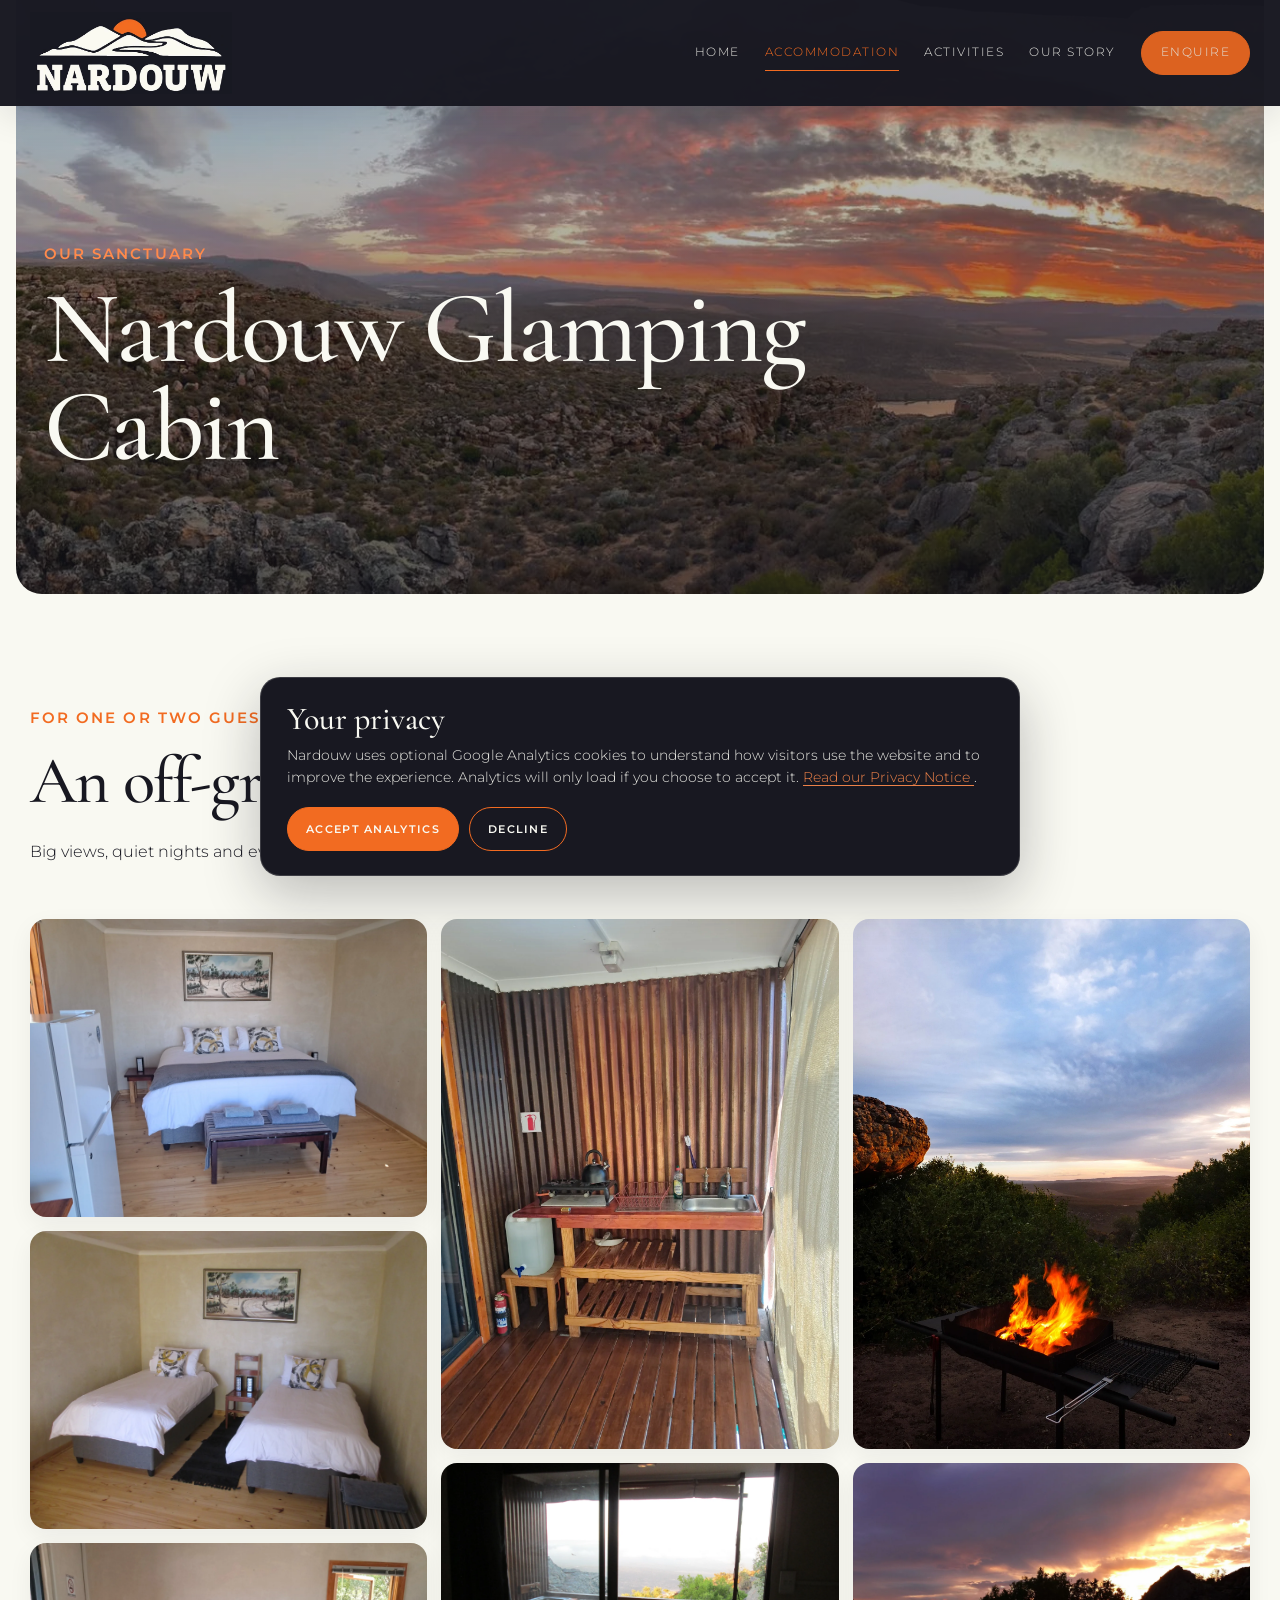
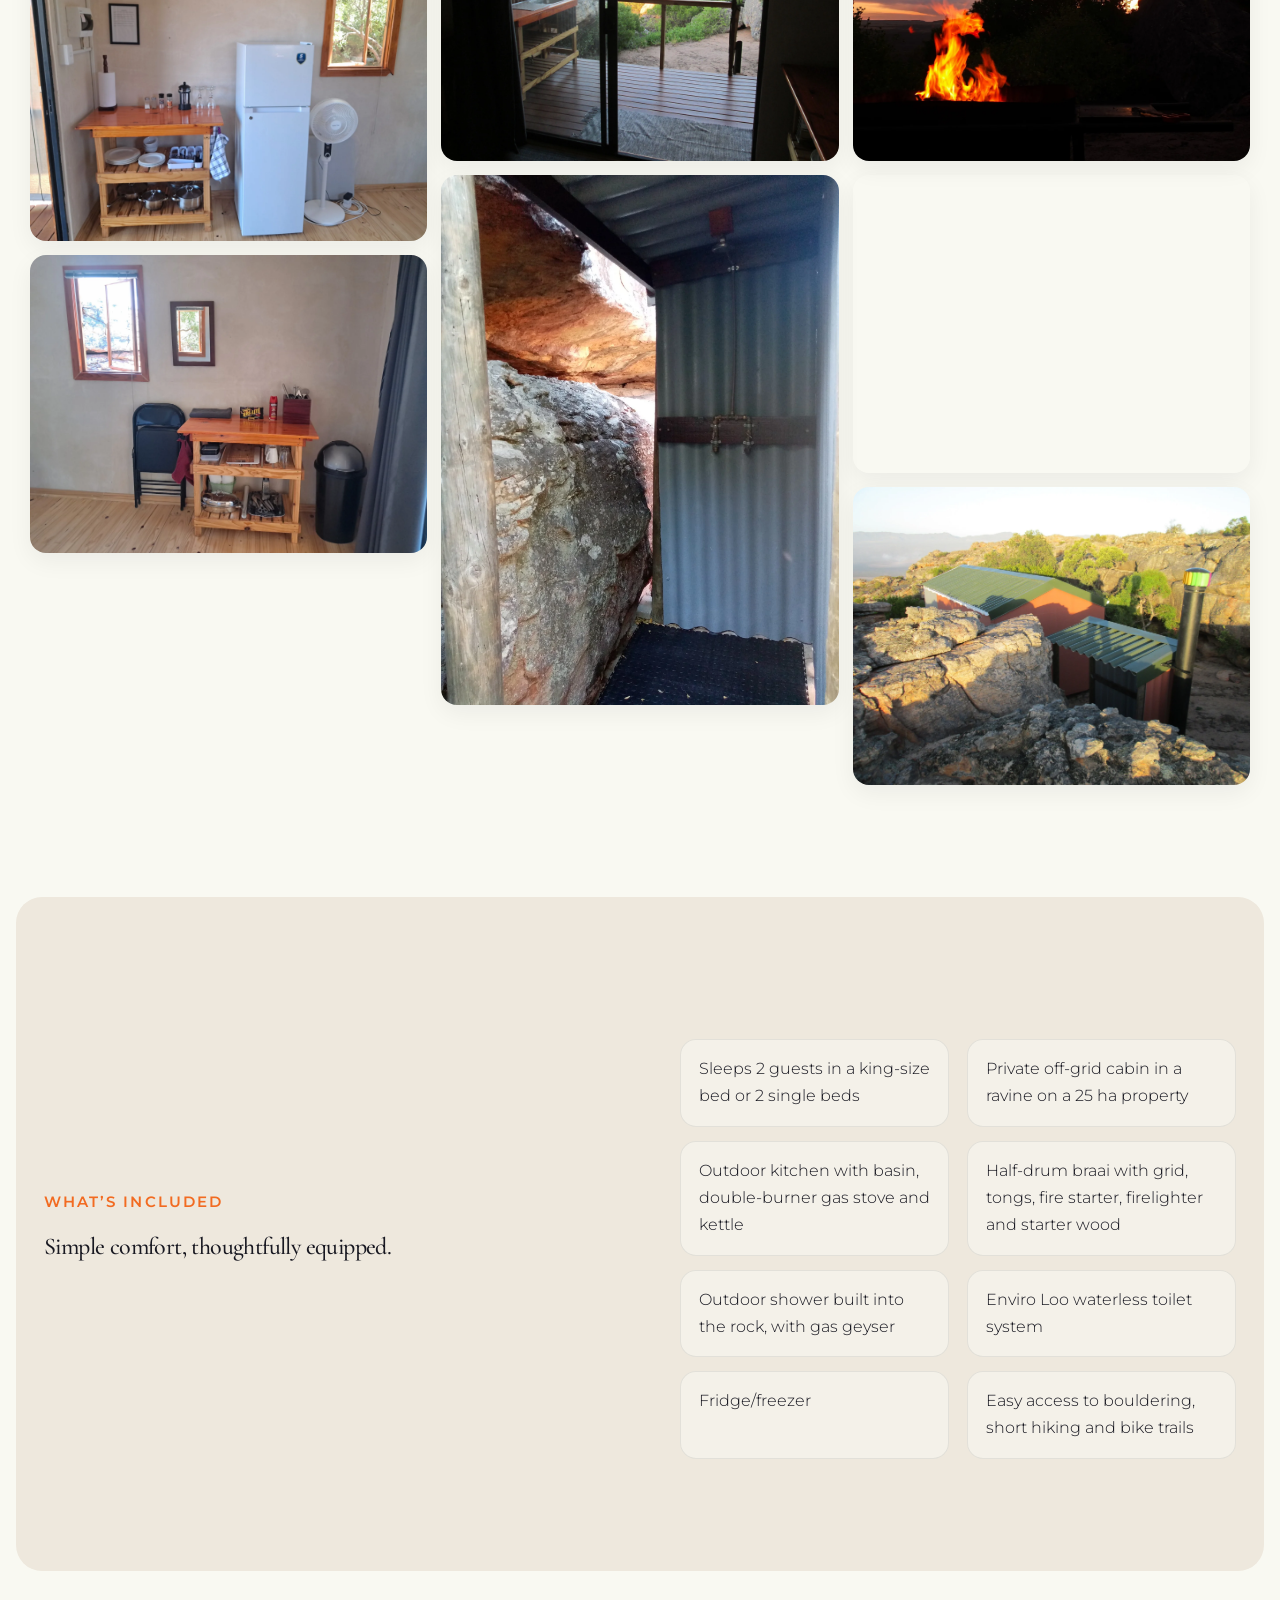
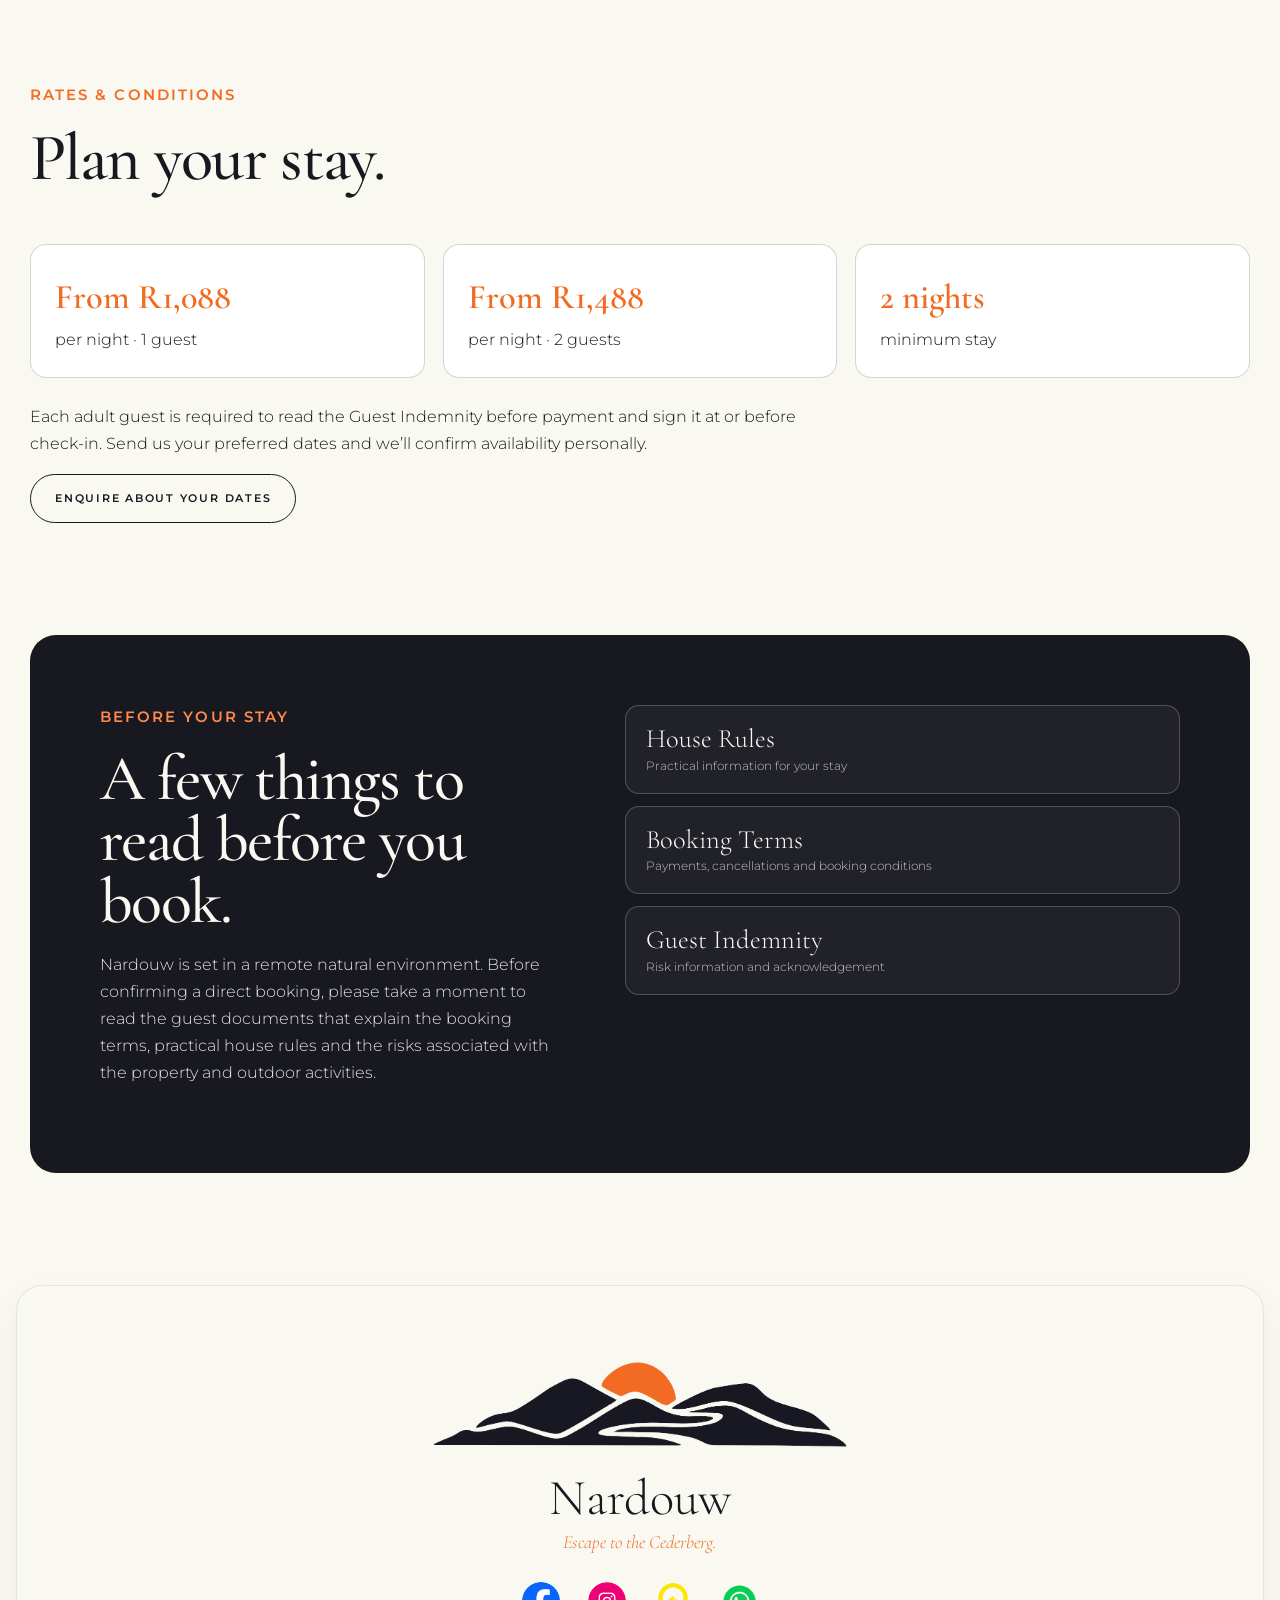
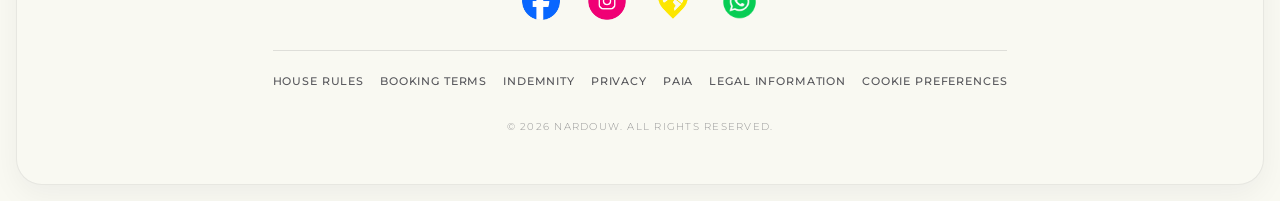
==== commit 456a8e15: "Modify accommodation rates and conditions section Updated rates for accommodation including new pric" ====
--- a/accommodation.html
+++ b/accommodation.html
@@ -23,7 +23,7 @@
 </div>
 </div></div></section>
 <section class="section section-sand"><div class="container intro-grid"><div><p class="eyebrow">What’s included</p><h2 class="display">Simple comfort, thoughtfully equipped.</h2></div><ul class="amenities"><li>Sleeps 2 guests in a king-size bed or 2 single beds</li><li>Private off-grid cabin in a ravine on a 25 ha property</li><li>Outdoor kitchen with basin, double-burner gas stove and kettle</li><li>Half-drum braai with grid, tongs, fire starter, firelighter and starter wood</li><li>Outdoor shower built into the rock, with gas geyser</li><li>Enviro Loo waterless toilet system</li><li>Fridge/freezer</li><li>Easy access to bouldering, short hiking and bike trails</li></ul></div></section>
-<section class="section"><div class="container"><div class="section-heading"><p class="eyebrow">Rates &amp; conditions</p><h2 class="display">Plan your stay.</h2></div><div class="rates"><div class="rate"><strong>From R988</strong><span>per night · 1 guest</span></div><div class="rate"><strong>From R1,388</strong><span>per night · 2 guests</span></div><div class="rate"><strong>2 nights</strong><span>minimum stay</span></div></div><p class="conditions">Each adult guest is required to read the Guest Indemnity before payment and sign it at or before check-in. Send us your preferred dates and we’ll confirm availability personally.</p><a class="btn" href="enquire.html">Enquire about your dates</a></div></section>
+<section class="section"><div class="container"><div class="section-heading"><p class="eyebrow">Rates &amp; conditions</p><h2 class="display">Plan your stay.</h2></div><div class="rates"><div class="rate"><strong>From R1,088</strong><span>per night · 1 guest</span></div><div class="rate"><strong>From R1,488</strong><span>per night · 2 guests</span></div><div class="rate"><strong>2 nights</strong><span>minimum stay</span></div></div><p class="conditions">Each adult guest is required to read the Guest Indemnity before payment and sign it at or before check-in. Send us your preferred dates and we’ll confirm availability personally.</p><a class="btn" href="enquire.html">Enquire about your dates</a></div></section>
 <section class="section guest-info-section"><div class="container guest-info-panel">
   <div class="guest-info-copy">
     <p class="eyebrow">Before your stay</p>
